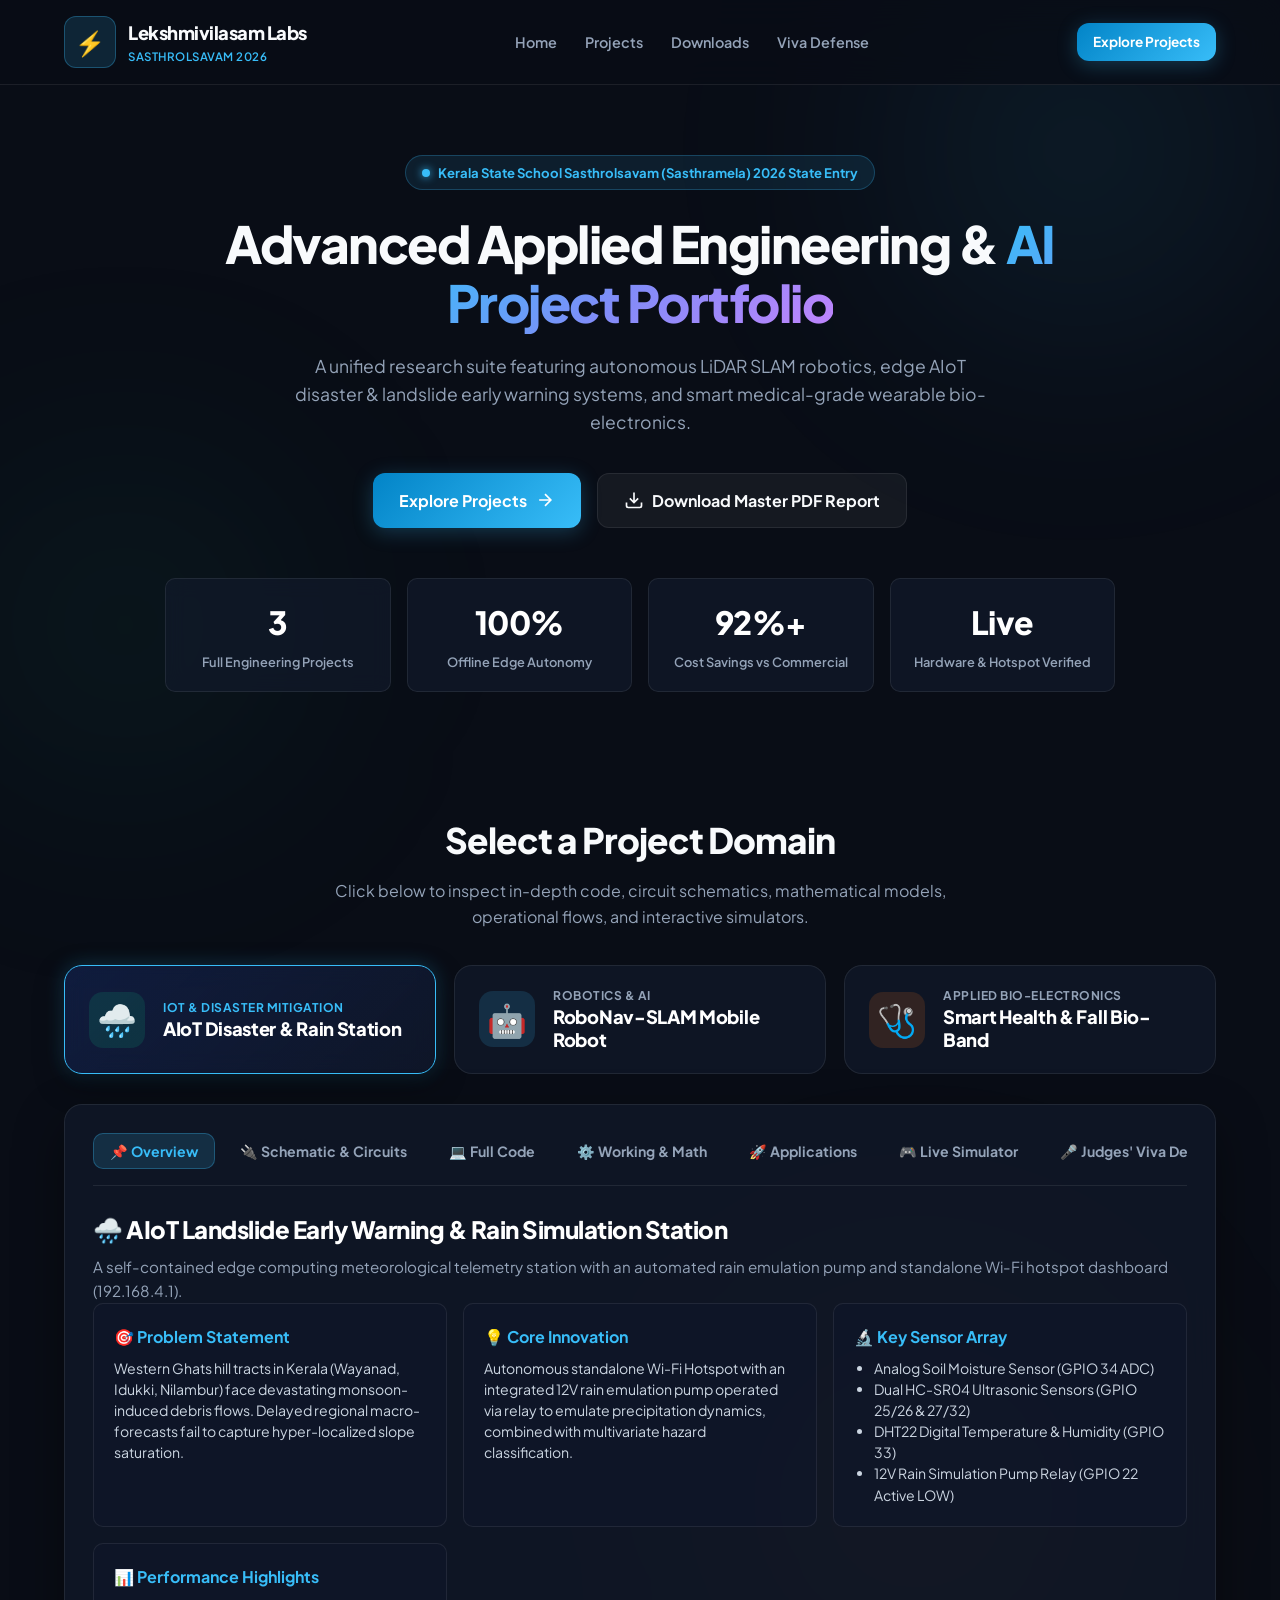
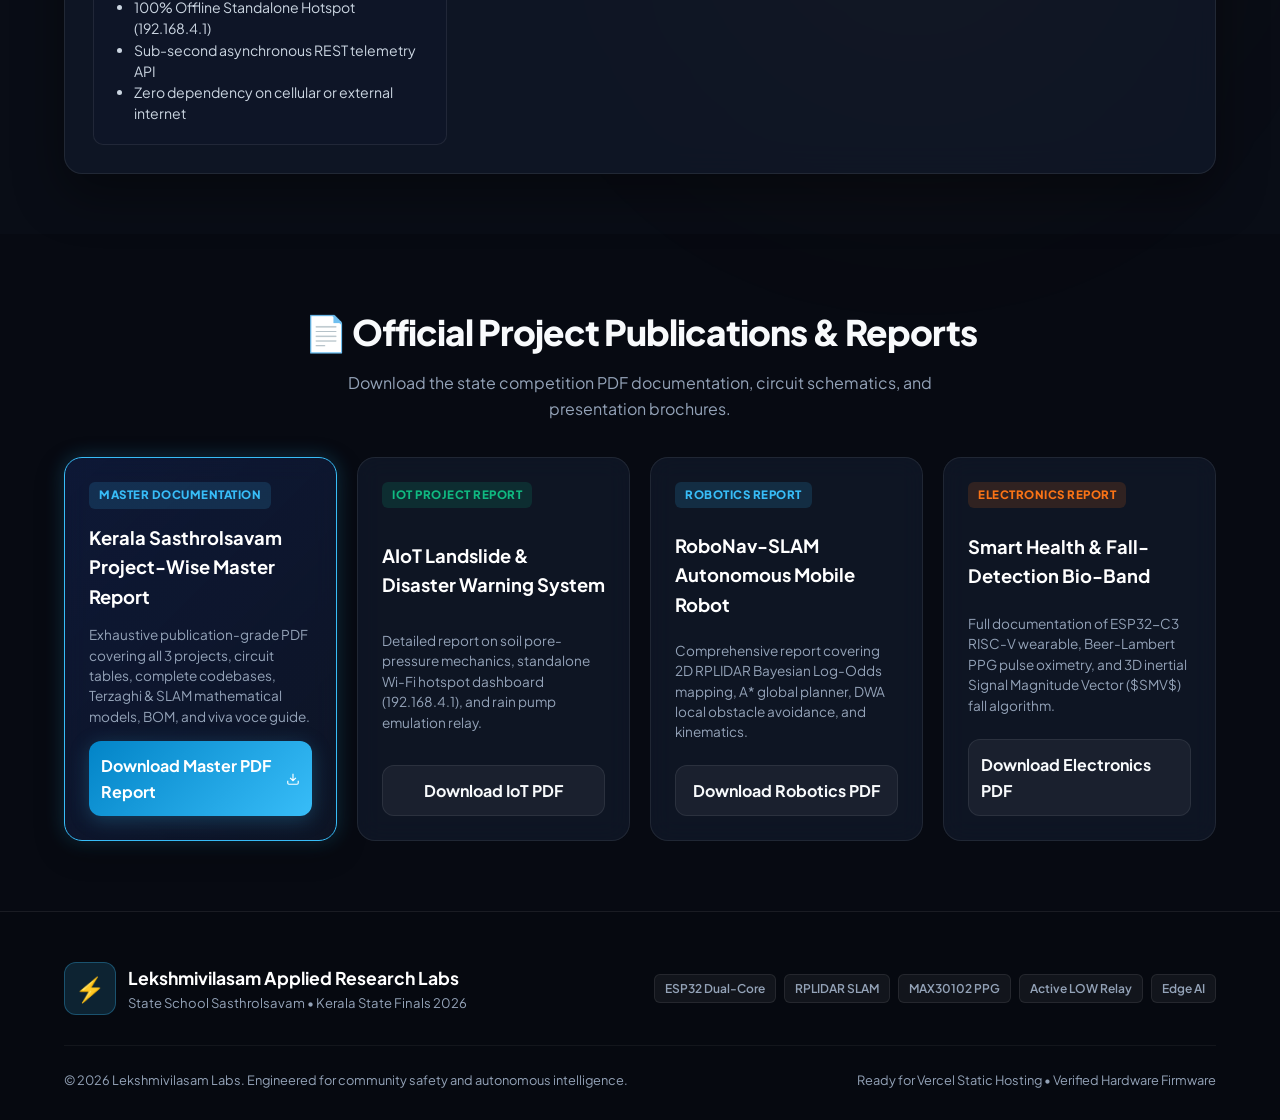
==== index.html @ 27074c05 "Initial commit: Lekshmivilasam State Sasthrolsavam Robotics, IoT & Electronics Master Research Porta" ====
<!DOCTYPE html>
<html lang="en">
<head>
  <meta charset="UTF-8">
  <meta name="viewport" content="width=device-width, initial-scale=1.0">
  <title>Lekshmivilasam Research & Innovation Labs | State Sasthrolsavam 2026</title>
  <link rel="stylesheet" href="style.css">
  <link rel="preconnect" href="https://fonts.googleapis.com">
  <link rel="preconnect" href="https://fonts.gstatic.com" crossorigin>
  <link href="https://fonts.googleapis.com/css2?family=Plus+Jakarta+Sans:wght@400;500;600;700;800&family=JetBrains+Mono:wght@400;500;700&display=swap" rel="stylesheet">
</head>
<body>
  <!-- Background Glows -->
  <div class="glow glow-1"></div>
  <div class="glow glow-2"></div>
  <div class="glow glow-3"></div>

  <!-- Navbar -->
  <nav class="navbar">
    <div class="nav-container">
      <div class="nav-brand">
        <span class="brand-logo">⚡</span>
        <div class="brand-text">
          <span class="brand-name">Lekshmivilasam Labs</span>
          <span class="brand-tag">Sasthrolsavam 2026</span>
        </div>
      </div>
      <div class="nav-links">
        <a href="#hero" class="nav-link">Home</a>
        <a href="#projects-hub" class="nav-link">Projects</a>
        <a href="#downloads" class="nav-link">Downloads</a>
        <a href="#viva" class="nav-link">Viva Defense</a>
      </div>
      <a href="#projects-hub" class="btn btn-sm btn-primary">Explore Projects</a>
    </div>
  </nav>

  <!-- Hero Section -->
  <header class="hero" id="hero">
    <div class="hero-container">
      <div class="badge-pill">
        <span class="badge-dot"></span>
        <span>Kerala State School Sasthrolsavam (Sasthramela) 2026 State Entry</span>
      </div>
      <h1 class="hero-title">
        Advanced Applied Engineering & <span class="gradient-text">AI Project Portfolio</span>
      </h1>
      <p class="hero-desc">
        A unified research suite featuring autonomous LiDAR SLAM robotics, edge AIoT disaster & landslide early warning systems, and smart medical-grade wearable bio-electronics.
      </p>
      <div class="hero-actions">
        <a href="#projects-hub" class="btn btn-lg btn-primary" id="explore-btn">
          <span>Explore Projects</span>
          <svg width="20" height="20" viewBox="0 0 24 24" fill="none" stroke="currentColor" stroke-width="2"><path d="M5 12h14M12 5l7 7-7 7"/></svg>
        </a>
        <a href="public/Kerala_Sasthrolsavam_Projectwise_Master_Report.pdf" download class="btn btn-lg btn-secondary">
          <svg width="20" height="20" viewBox="0 0 24 24" fill="none" stroke="currentColor" stroke-width="2"><path d="M21 15v4a2 2 0 0 1-2 2H5a2 2 0 0 1-2-2v-4M7 10l5 5 5-5M12 15V3"/></svg>
          <span>Download Master PDF Report</span>
        </a>
      </div>

      <!-- Quick Metrics -->
      <div class="stats-grid">
        <div class="stat-card">
          <span class="stat-num">3</span>
          <span class="stat-label">Full Engineering Projects</span>
        </div>
        <div class="stat-card">
          <span class="stat-num">100%</span>
          <span class="stat-label">Offline Edge Autonomy</span>
        </div>
        <div class="stat-card">
          <span class="stat-num">92%+</span>
          <span class="stat-label">Cost Savings vs Commercial</span>
        </div>
        <div class="stat-card">
          <span class="stat-num">Live</span>
          <span class="stat-label">Hardware & Hotspot Verified</span>
        </div>
      </div>
    </div>
  </header>

  <!-- Projects Hub Section -->
  <main class="projects-section" id="projects-hub">
    <div class="section-container">
      <div class="section-header">
        <h2 class="section-title">Select a Project Domain</h2>
        <p class="section-subtitle">Click below to inspect in-depth code, circuit schematics, mathematical models, operational flows, and interactive simulators.</p>
      </div>

      <!-- 3 Main Project Selector Buttons -->
      <div class="project-selector">
        <button class="project-btn active" data-project="iot">
          <div class="project-btn-icon" style="background: rgba(16, 185, 129, 0.15); color: #10b981;">🌧️</div>
          <div class="project-btn-info">
            <span class="project-btn-tag">IoT & Disaster Mitigation</span>
            <h3 class="project-btn-title">AIoT Disaster & Rain Station</h3>
          </div>
        </button>

        <button class="project-btn" data-project="robotics">
          <div class="project-btn-icon" style="background: rgba(56, 189, 248, 0.15); color: #38bdf8;">🤖</div>
          <div class="project-btn-info">
            <span class="project-btn-tag">Robotics & AI</span>
            <h3 class="project-btn-title">RoboNav-SLAM Mobile Robot</h3>
          </div>
        </button>

        <button class="project-btn" data-project="electronics">
          <div class="project-btn-icon" style="background: rgba(249, 115, 22, 0.15); color: #f97316;">🩺</div>
          <div class="project-btn-info">
            <span class="project-btn-tag">Applied Bio-Electronics</span>
            <h3 class="project-btn-title">Smart Health & Fall Bio-Band</h3>
          </div>
        </button>
      </div>

      <!-- Project Detail Display Container -->
      <div class="project-detail-box" id="project-detail">
        <!-- Sub-Navigation Tabs for Selected Project -->
        <div class="tabs-nav">
          <button class="tab-link active" data-tab="overview">📌 Overview</button>
          <button class="tab-link" data-tab="circuit">🔌 Schematic & Circuits</button>
          <button class="tab-link" data-tab="code">💻 Full Code</button>
          <button class="tab-link" data-tab="working">⚙️ Working & Math</button>
          <button class="tab-link" data-tab="applications">🚀 Applications</button>
          <button class="tab-link" data-tab="simulator">🎮 Live Simulator</button>
          <button class="tab-link" data-tab="viva">🎤 Judges' Viva Defense</button>
        </div>

        <!-- Dynamic Content Injected Here by JavaScript -->
        <div class="tab-content-wrapper" id="tab-content">
          <!-- Populated by script.js -->
        </div>
      </div>
    </div>
  </main>

  <!-- Master Documentation & Downloads Section -->
  <section class="downloads-section" id="downloads">
    <div class="section-container">
      <div class="section-header">
        <h2 class="section-title">📄 Official Project Publications & Reports</h2>
        <p class="section-subtitle">Download the state competition PDF documentation, circuit schematics, and presentation brochures.</p>
      </div>

      <div class="downloads-grid">
        <div class="doc-card featured">
          <div class="doc-badge">Master Documentation</div>
          <h3>Kerala Sasthrolsavam Project-Wise Master Report</h3>
          <p>Exhaustive publication-grade PDF covering all 3 projects, circuit tables, complete codebases, Terzaghi & SLAM mathematical models, BOM, and viva voce guide.</p>
          <a href="public/Kerala_Sasthrolsavam_Projectwise_Master_Report.pdf" download class="btn btn-primary btn-block">
            <span>Download Master PDF Report</span>
            <svg width="18" height="18" viewBox="0 0 24 24" fill="none" stroke="currentColor" stroke-width="2"><path d="M21 15v4a2 2 0 0 1-2 2H5a2 2 0 0 1-2-2v-4M7 10l5 5 5-5M12 15V3"/></svg>
          </a>
        </div>

        <div class="doc-card">
          <div class="doc-badge green">IoT Project Report</div>
          <h3>AIoT Landslide & Disaster Warning System</h3>
          <p>Detailed report on soil pore-pressure mechanics, standalone Wi-Fi hotspot dashboard (192.168.4.1), and rain pump emulation relay.</p>
          <a href="public/Landslide_Alert_System_Sasthramela_Report.pdf" download class="btn btn-secondary btn-block">
            <span>Download IoT PDF</span>
          </a>
        </div>

        <div class="doc-card">
          <div class="doc-badge blue">Robotics Report</div>
          <h3>RoboNav-SLAM Autonomous Mobile Robot</h3>
          <p>Comprehensive report covering 2D RPLIDAR Bayesian Log-Odds mapping, A* global planner, DWA local obstacle avoidance, and kinematics.</p>
          <a href="public/RoboNav_SLAM_Sasthramela_Report.pdf" download class="btn btn-secondary btn-block">
            <span>Download Robotics PDF</span>
          </a>
        </div>

        <div class="doc-card">
          <div class="doc-badge orange">Electronics Report</div>
          <h3>Smart Health & Fall-Detection Bio-Band</h3>
          <p>Full documentation of ESP32-C3 RISC-V wearable, Beer-Lambert PPG pulse oximetry, and 3D inertial Signal Magnitude Vector ($SMV$) fall algorithm.</p>
          <a href="public/Health_Monitor_Band_Sasthramela_Report.pdf" download class="btn btn-secondary btn-block">
            <span>Download Electronics PDF</span>
          </a>
        </div>
      </div>
    </div>
  </section>

  <!-- Footer -->
  <footer class="footer">
    <div class="footer-container">
      <div class="footer-top">
        <div class="footer-brand">
          <span class="brand-logo">⚡</span>
          <div>
            <h3>Lekshmivilasam Applied Research Labs</h3>
            <p>State School Sasthrolsavam &bull; Kerala State Finals 2026</p>
          </div>
        </div>
        <div class="footer-tags">
          <span class="tag">ESP32 Dual-Core</span>
          <span class="tag">RPLIDAR SLAM</span>
          <span class="tag">MAX30102 PPG</span>
          <span class="tag">Active LOW Relay</span>
          <span class="tag">Edge AI</span>
        </div>
      </div>
      <div class="footer-bottom">
        <p>&copy; 2026 Lekshmivilasam Labs. Engineered for community safety and autonomous intelligence.</p>
        <p>Ready for Vercel Static Hosting &bull; Verified Hardware Firmware</p>
      </div>
    </div>
  </footer>

  <script src="script.js"></script>
</body>
</html>
---- style.css ----
:root {
  --bg: #090d16;
  --bg-card: rgba(18, 26, 44, 0.7);
  --bg-card-hover: rgba(28, 40, 68, 0.85);
  --border: rgba(255, 255, 255, 0.08);
  --border-active: rgba(56, 189, 248, 0.4);
  --text: #f8fafc;
  --text-muted: #94a3b8;
  --primary: #38bdf8;
  --primary-glow: rgba(56, 189, 248, 0.25);
  --green: #10b981;
  --orange: #f97316;
  --red: #ef4444;
  --radius: 18px;
  --radius-sm: 10px;
}

* {
  box-sizing: border-box;
  margin: 0;
  padding: 0;
  font-family: 'Plus Jakarta Sans', -apple-system, BlinkMacSystemFont, 'Segoe UI', Roboto, sans-serif;
}

body {
  background-color: var(--bg);
  color: var(--text);
  min-height: 100vh;
  overflow-x: hidden;
  position: relative;
  line-height: 1.6;
}

/* Background Ambient Glows */
.glow {
  position: absolute;
  border-radius: 50%;
  filter: blur(120px);
  pointer-events: none;
  z-index: 0;
}
.glow-1 {
  top: -100px;
  right: -50px;
  width: 500px;
  height: 500px;
  background: radial-gradient(circle, rgba(56, 189, 248, 0.15) 0%, transparent 70%);
}
.glow-2 {
  top: 400px;
  left: -100px;
  width: 450px;
  height: 450px;
  background: radial-gradient(circle, rgba(16, 185, 129, 0.12) 0%, transparent 70%);
}
.glow-3 {
  top: 1200px;
  right: 5%;
  width: 600px;
  height: 600px;
  background: radial-gradient(circle, rgba(249, 115, 22, 0.1) 0%, transparent 70%);
}

/* Container */
.nav-container,
.hero-container,
.section-container,
.footer-container {
  width: 100%;
  max-width: 1200px;
  margin: 0 auto;
  padding: 0 24px;
  position: relative;
  z-index: 1;
}

/* Navbar */
.navbar {
  position: sticky;
  top: 0;
  z-index: 100;
  background: rgba(9, 13, 22, 0.75);
  backdrop-filter: blur(16px);
  -webkit-backdrop-filter: blur(16px);
  border-bottom: 1px solid var(--border);
  padding: 16px 0;
}
.nav-container {
  display: flex;
  justify-content: space-between;
  align-items: center;
}
.nav-brand {
  display: flex;
  align-items: center;
  gap: 12px;
}
.brand-logo {
  font-size: 1.5rem;
  background: rgba(56, 189, 248, 0.15);
  padding: 6px 10px;
  border-radius: 12px;
  border: 1px solid rgba(56, 189, 248, 0.3);
}
.brand-name {
  font-size: 1.15rem;
  font-weight: 800;
  letter-spacing: -0.5px;
  display: block;
}
.brand-tag {
  font-size: 0.72rem;
  font-weight: 600;
  color: var(--primary);
  text-transform: uppercase;
  letter-spacing: 0.5px;
  display: block;
}
.nav-links {
  display: flex;
  gap: 28px;
}
.nav-link {
  color: var(--text-muted);
  text-decoration: none;
  font-size: 0.9rem;
  font-weight: 600;
  transition: color 0.2s ease;
}
.nav-link:hover {
  color: var(--text);
}

/* Buttons */
.btn {
  display: inline-flex;
  align-items: center;
  justify-content: center;
  gap: 8px;
  text-decoration: none;
  font-weight: 700;
  border-radius: 12px;
  cursor: pointer;
  transition: all 0.25s cubic-bezier(0.4, 0, 0.2, 1);
  border: none;
}
.btn-sm {
  padding: 8px 16px;
  font-size: 0.85rem;
}
.btn-lg {
  padding: 14px 26px;
  font-size: 1rem;
}
.btn-block {
  width: 100%;
  padding: 12px;
}
.btn-primary {
  background: linear-gradient(135deg, #0284c7, #38bdf8);
  color: #fff;
  box-shadow: 0 4px 20px var(--primary-glow);
}
.btn-primary:hover {
  transform: translateY(-2px);
  box-shadow: 0 8px 25px rgba(56, 189, 248, 0.4);
}
.btn-secondary {
  background: rgba(255, 255, 255, 0.05);
  color: var(--text);
  border: 1px solid var(--border);
}
.btn-secondary:hover {
  background: rgba(255, 255, 255, 0.1);
  border-color: rgba(255, 255, 255, 0.2);
  transform: translateY(-2px);
}

/* Hero Section */
.hero {
  padding: 70px 0 60px;
  text-align: center;
}
.badge-pill {
  display: inline-flex;
  align-items: center;
  gap: 8px;
  background: rgba(56, 189, 248, 0.1);
  border: 1px solid rgba(56, 189, 248, 0.25);
  color: var(--primary);
  padding: 6px 16px;
  border-radius: 999px;
  font-size: 0.82rem;
  font-weight: 700;
  margin-bottom: 24px;
}
.badge-dot {
  width: 8px;
  height: 8px;
  background: var(--primary);
  border-radius: 50%;
  box-shadow: 0 0 8px var(--primary);
  animation: pulse 2s infinite ease-in-out;
}
@keyframes pulse {
  0%, 100% { opacity: 1; transform: scale(1); }
  50% { opacity: 0.4; transform: scale(0.8); }
}
.hero-title {
  font-size: 3.2rem;
  font-weight: 800;
  line-height: 1.15;
  letter-spacing: -1.5px;
  max-width: 900px;
  margin: 0 auto 20px;
}
.gradient-text {
  background: linear-gradient(135deg, #38bdf8, #818cf8, #c084fc);
  -webkit-background-clip: text;
  -webkit-text-fill-color: transparent;
}
.hero-desc {
  font-size: 1.1rem;
  color: var(--text-muted);
  max-width: 720px;
  margin: 0 auto 36px;
  line-height: 1.6;
}
.hero-actions {
  display: flex;
  justify-content: center;
  gap: 16px;
  flex-wrap: wrap;
  margin-bottom: 50px;
}

/* Stats Grid */
.stats-grid {
  display: grid;
  grid-template-columns: repeat(auto-fit, minmax(200px, 1fr));
  gap: 16px;
  max-width: 950px;
  margin: 0 auto;
}
.stat-card {
  background: var(--bg-card);
  backdrop-filter: blur(10px);
  border: 1px solid var(--border);
  border-radius: var(--radius-sm);
  padding: 18px 20px;
  display: flex;
  flex-direction: column;
  align-items: center;
  gap: 4px;
}
.stat-num {
  font-size: 2rem;
  font-weight: 800;
  color: #fff;
  letter-spacing: -0.5px;
}
.stat-label {
  font-size: 0.8rem;
  color: var(--text-muted);
  font-weight: 600;
}

/* Projects Section */
.projects-section {
  padding: 60px 0;
}
.section-header {
  text-align: center;
  margin-bottom: 36px;
}
.section-title {
  font-size: 2.2rem;
  font-weight: 800;
  letter-spacing: -1px;
  margin-bottom: 10px;
}
.section-subtitle {
  color: var(--text-muted);
  font-size: 1rem;
  max-width: 650px;
  margin: 0 auto;
}

/* Project Selector Buttons (3 Big Cards) */
.project-selector {
  display: grid;
  grid-template-columns: repeat(auto-fit, minmax(300px, 1fr));
  gap: 18px;
  margin-bottom: 30px;
}
.project-btn {
  background: var(--bg-card);
  backdrop-filter: blur(12px);
  border: 1.5px solid var(--border);
  border-radius: var(--radius);
  padding: 22px 24px;
  display: flex;
  align-items: center;
  gap: 18px;
  cursor: pointer;
  text-align: left;
  transition: all 0.25s ease;
  position: relative;
  overflow: hidden;
}
.project-btn:hover {
  background: var(--bg-card-hover);
  border-color: rgba(255, 255, 255, 0.2);
  transform: translateY(-3px);
}
.project-btn.active {
  background: linear-gradient(135deg, rgba(30, 58, 138, 0.35), rgba(15, 23, 42, 0.9));
  border-color: var(--primary);
  box-shadow: 0 10px 30px rgba(0, 0, 0, 0.4), 0 0 20px var(--primary-glow);
}
.project-btn-icon {
  font-size: 2rem;
  width: 56px;
  height: 56px;
  border-radius: 14px;
  display: flex;
  align-items: center;
  justify-content: center;
  flex-shrink: 0;
}
.project-btn-tag {
  font-size: 0.75rem;
  font-weight: 700;
  color: var(--text-muted);
  text-transform: uppercase;
  letter-spacing: 0.5px;
  display: block;
  margin-bottom: 2px;
}
.project-btn.active .project-btn-tag {
  color: var(--primary);
}
.project-btn-title {
  font-size: 1.15rem;
  font-weight: 800;
  color: #fff;
  letter-spacing: -0.3px;
}

/* Project Detail Box */
.project-detail-box {
  background: var(--bg-card);
  backdrop-filter: blur(16px);
  border: 1px solid var(--border);
  border-radius: var(--radius);
  padding: 28px;
  box-shadow: 0 20px 50px rgba(0, 0, 0, 0.4);
}

/* Tabs Navigation */
.tabs-nav {
  display: flex;
  gap: 8px;
  border-bottom: 1px solid var(--border);
  padding-bottom: 16px;
  margin-bottom: 24px;
  overflow-x: auto;
  scrollbar-width: none;
}
.tabs-nav::-webkit-scrollbar {
  display: none;
}
.tab-link {
  background: transparent;
  border: 1px solid transparent;
  color: var(--text-muted);
  padding: 8px 16px;
  border-radius: 10px;
  font-size: 0.88rem;
  font-weight: 700;
  cursor: pointer;
  white-space: nowrap;
  transition: all 0.2s ease;
}
.tab-link:hover {
  color: var(--text);
  background: rgba(255, 255, 255, 0.05);
}
.tab-link.active {
  background: rgba(56, 189, 248, 0.15);
  border-color: rgba(56, 189, 248, 0.3);
  color: var(--primary);
}

/* Tab Content Typography & Components */
.tab-content {
  display: flex;
  flex-direction: column;
  gap: 24px;
  animation: fadeIn 0.3s ease;
}
@keyframes fadeIn {
  from { opacity: 0; transform: translateY(6px); }
  to { opacity: 1; transform: translateY(0); }
}

.tab-header h3 {
  font-size: 1.5rem;
  font-weight: 800;
  color: #fff;
  letter-spacing: -0.5px;
  margin-bottom: 6px;
}
.tab-header p {
  color: var(--text-muted);
  font-size: 0.95rem;
}

/* Detail Cards Grid */
.detail-grid {
  display: grid;
  grid-template-columns: repeat(auto-fit, minmax(280px, 1fr));
  gap: 16px;
}
.detail-card {
  background: rgba(15, 23, 42, 0.6);
  border: 1px solid var(--border);
  border-radius: var(--radius-sm);
  padding: 20px;
}
.detail-card h4 {
  font-size: 1rem;
  font-weight: 700;
  color: var(--primary);
  margin-bottom: 8px;
  display: flex;
  align-items: center;
  gap: 8px;
}
.detail-card p, .detail-card li {
  font-size: 0.88rem;
  color: #cbd5e1;
  line-height: 1.5;
}
.detail-card ul {
  padding-left: 20px;
  margin-top: 6px;
}

/* Tables */
.data-table-wrap {
  width: 100%;
  overflow-x: auto;
  border-radius: var(--radius-sm);
  border: 1px solid var(--border);
}
.data-table {
  width: 100%;
  border-collapse: collapse;
  text-align: left;
  font-size: 0.85rem;
}
.data-table th {
  background: rgba(15, 23, 42, 0.9);
  color: var(--primary);
  padding: 12px 16px;
  font-weight: 700;
  text-transform: uppercase;
  font-size: 0.75rem;
  letter-spacing: 0.5px;
  border-bottom: 1px solid var(--border);
}
.data-table td {
  padding: 12px 16px;
  border-bottom: 1px solid rgba(255, 255, 255, 0.04);
  color: #cbd5e1;
}
.data-table tr:hover td {
  background: rgba(255, 255, 255, 0.02);
}

/* Code Display Block */
.code-container {
  background: #050811;
  border: 1px solid var(--border);
  border-radius: var(--radius-sm);
  overflow: hidden;
}
.code-header {
  background: rgba(15, 23, 42, 0.8);
  padding: 10px 16px;
  display: flex;
  justify-content: space-between;
  align-items: center;
  border-bottom: 1px solid var(--border);
}
.code-title {
  font-family: 'JetBrains Mono', monospace;
  font-size: 0.8rem;
  color: var(--primary);
  font-weight: 600;
}
.btn-copy {
  background: rgba(255, 255, 255, 0.08);
  border: 1px solid var(--border);
  color: var(--text-muted);
  padding: 4px 10px;
  border-radius: 6px;
  font-size: 0.75rem;
  font-weight: 600;
  cursor: pointer;
  transition: all 0.2s ease;
}
.btn-copy:hover {
  color: #fff;
  background: rgba(255, 255, 255, 0.15);
}
.code-block {
  padding: 16px;
  font-family: 'JetBrains Mono', monospace;
  font-size: 0.78rem;
  line-height: 1.5;
  color: #e2e8f0;
  overflow-x: auto;
  max-height: 450px;
  white-space: pre;
}

/* Interactive Simulator Cards */
.simulator-box {
  background: linear-gradient(135deg, rgba(30, 58, 138, 0.2), rgba(15, 23, 42, 0.8));
  border: 1px solid rgba(56, 189, 248, 0.3);
  border-radius: var(--radius-sm);
  padding: 24px;
  display: flex;
  flex-direction: column;
  gap: 16px;
}
.sim-controls {
  display: flex;
  gap: 14px;
  flex-wrap: wrap;
  align-items: center;
}
.sim-metric-row {
  display: grid;
  grid-template-columns: repeat(auto-fit, minmax(180px, 1fr));
  gap: 14px;
}
.sim-card {
  background: rgba(0, 0, 0, 0.3);
  border: 1px solid var(--border);
  border-radius: 10px;
  padding: 14px;
  text-align: center;
}
.sim-card-title {
  font-size: 0.75rem;
  color: var(--text-muted);
  text-transform: uppercase;
  font-weight: 700;
  margin-bottom: 4px;
}
.sim-card-val {
  font-size: 1.6rem;
  font-weight: 800;
  color: #fff;
}

/* Downloads Section */
.downloads-section {
  padding: 70px 0;
  background: rgba(0, 0, 0, 0.2);
}
.downloads-grid {
  display: grid;
  grid-template-columns: repeat(auto-fit, minmax(260px, 1fr));
  gap: 20px;
}
.doc-card {
  background: var(--bg-card);
  backdrop-filter: blur(12px);
  border: 1px solid var(--border);
  border-radius: var(--radius);
  padding: 24px;
  display: flex;
  flex-direction: column;
  justify-content: space-between;
  gap: 14px;
  transition: transform 0.25s ease, border-color 0.25s ease;
}
.doc-card:hover {
  transform: translateY(-4px);
  border-color: rgba(255, 255, 255, 0.2);
}
.doc-card.featured {
  border-color: var(--primary);
  background: linear-gradient(135deg, rgba(30, 58, 138, 0.3), rgba(15, 23, 42, 0.8));
  box-shadow: 0 10px 30px rgba(0, 0, 0, 0.3), 0 0 20px var(--primary-glow);
}
.doc-badge {
  display: inline-block;
  font-size: 0.72rem;
  font-weight: 800;
  text-transform: uppercase;
  letter-spacing: 0.5px;
  padding: 4px 10px;
  border-radius: 6px;
  background: rgba(56, 189, 248, 0.15);
  color: var(--primary);
  width: fit-content;
}
.doc-badge.green { background: rgba(16, 185, 129, 0.15); color: #10b981; }
.doc-badge.blue { background: rgba(56, 189, 248, 0.15); color: #38bdf8; }
.doc-badge.orange { background: rgba(249, 115, 22, 0.15); color: #f97316; }
.doc-card h3 {
  font-size: 1.15rem;
  font-weight: 700;
  color: #fff;
}
.doc-card p {
  color: var(--text-muted);
  font-size: 0.85rem;
  line-height: 1.5;
}

/* Footer */
.footer {
  border-top: 1px solid var(--border);
  padding: 50px 0 30px;
  background: #060910;
}
.footer-top {
  display: flex;
  justify-content: space-between;
  align-items: center;
  flex-wrap: wrap;
  gap: 20px;
  margin-bottom: 30px;
}
.footer-brand {
  display: flex;
  align-items: center;
  gap: 12px;
}
.footer-brand h3 {
  font-size: 1.1rem;
  font-weight: 700;
  color: #fff;
}
.footer-brand p {
  font-size: 0.82rem;
  color: var(--text-muted);
}
.footer-tags {
  display: flex;
  gap: 8px;
  flex-wrap: wrap;
}
.tag {
  background: rgba(255, 255, 255, 0.05);
  border: 1px solid var(--border);
  color: var(--text-muted);
  font-size: 0.75rem;
  font-weight: 600;
  padding: 4px 10px;
  border-radius: 6px;
}
.footer-bottom {
  border-top: 1px solid rgba(255, 255, 255, 0.05);
  padding-top: 24px;
  display: flex;
  justify-content: space-between;
  align-items: center;
  flex-wrap: wrap;
  gap: 12px;
  color: var(--text-muted);
  font-size: 0.8rem;
}

/* Responsive */
@media (max-width: 768px) {
  .hero-title { font-size: 2.2rem; }
  .nav-links { display: none; }
  .project-detail-box { padding: 18px; }
  .tabs-nav { gap: 4px; }
  .tab-link { padding: 6px 12px; font-size: 0.8rem; }
}
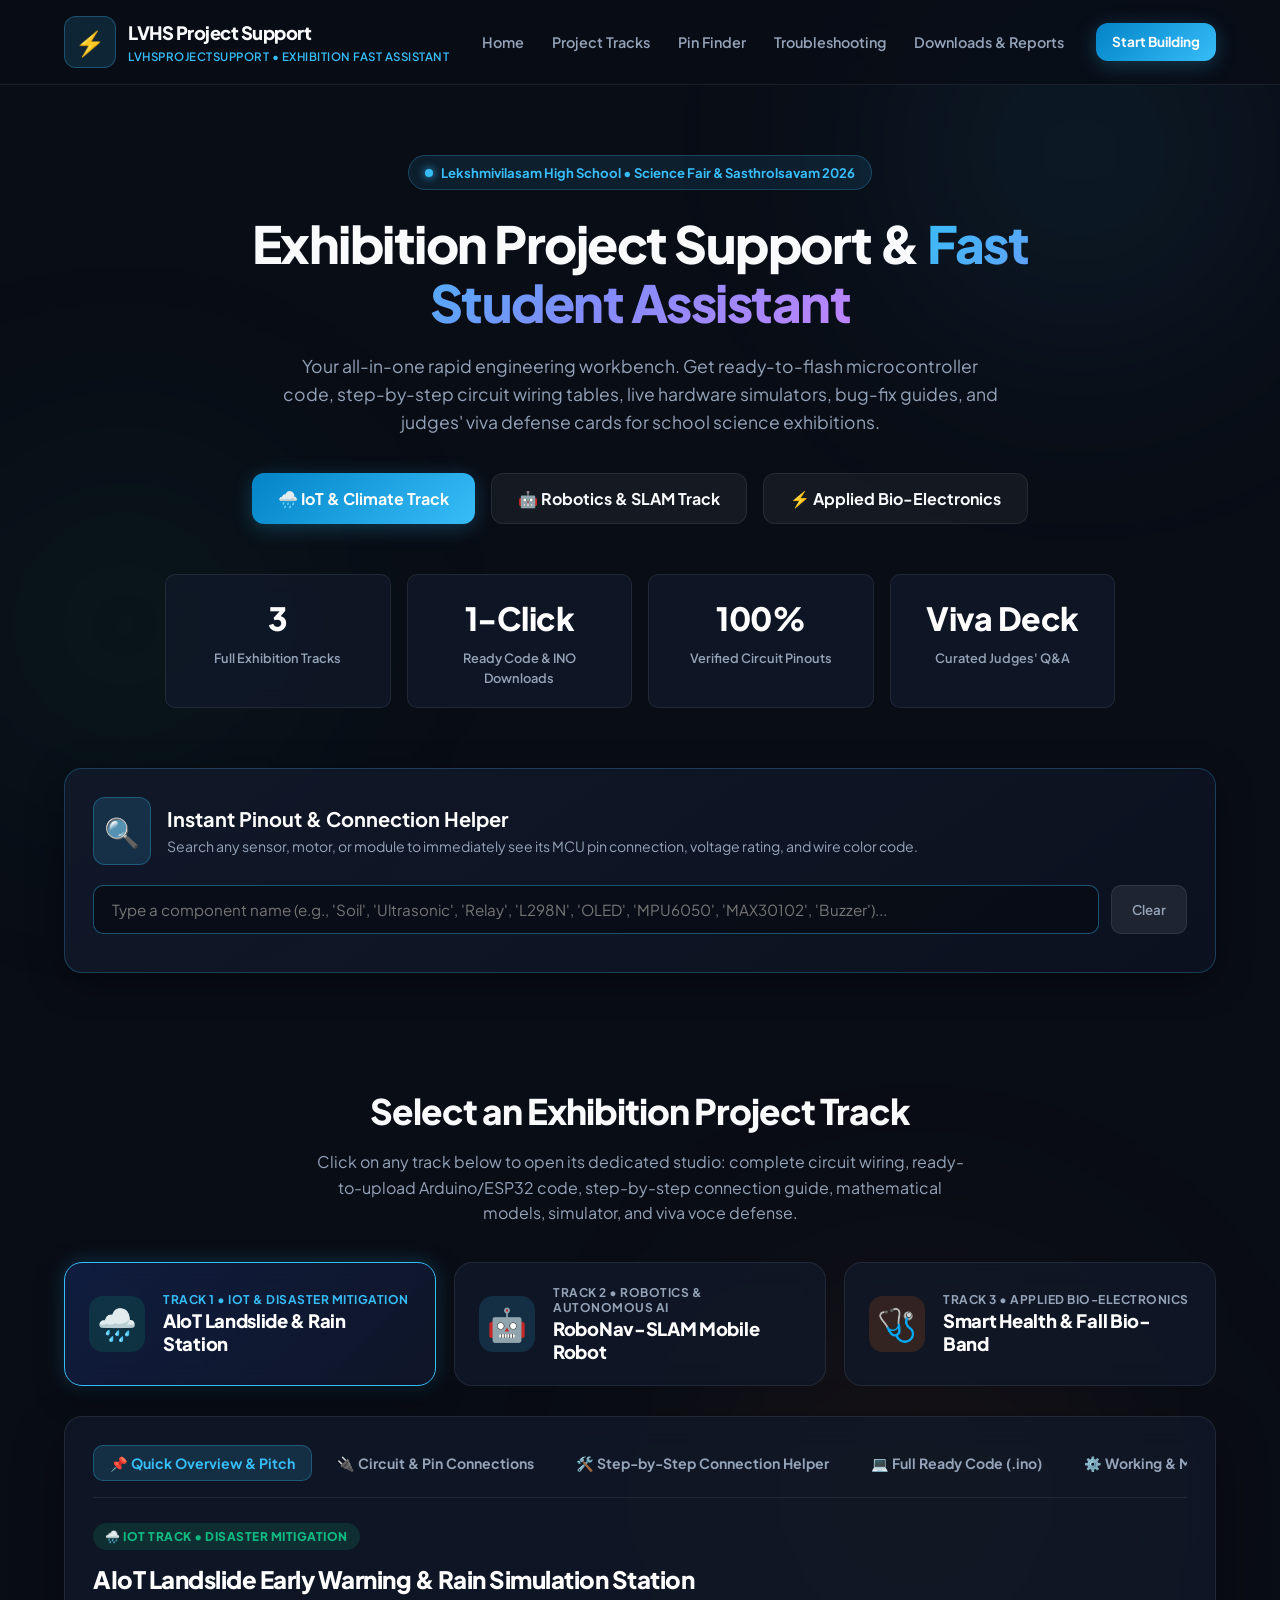
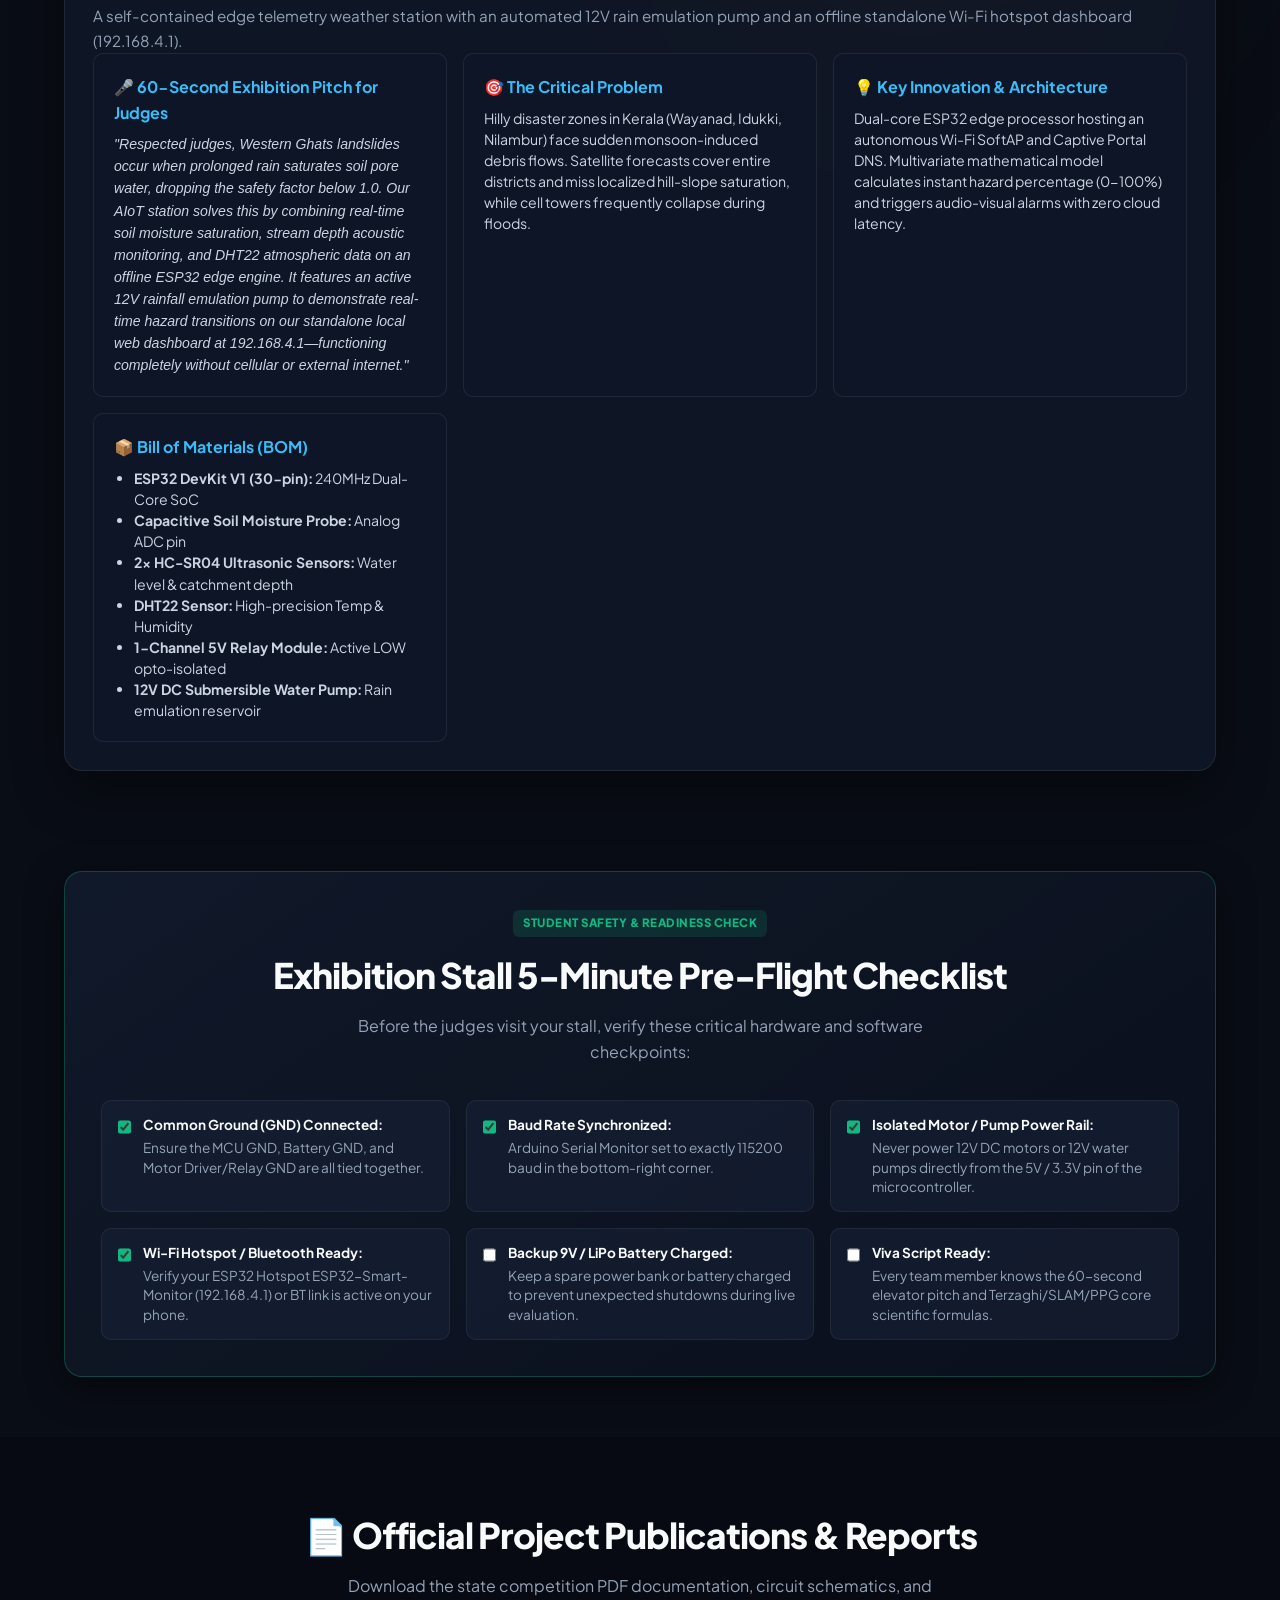
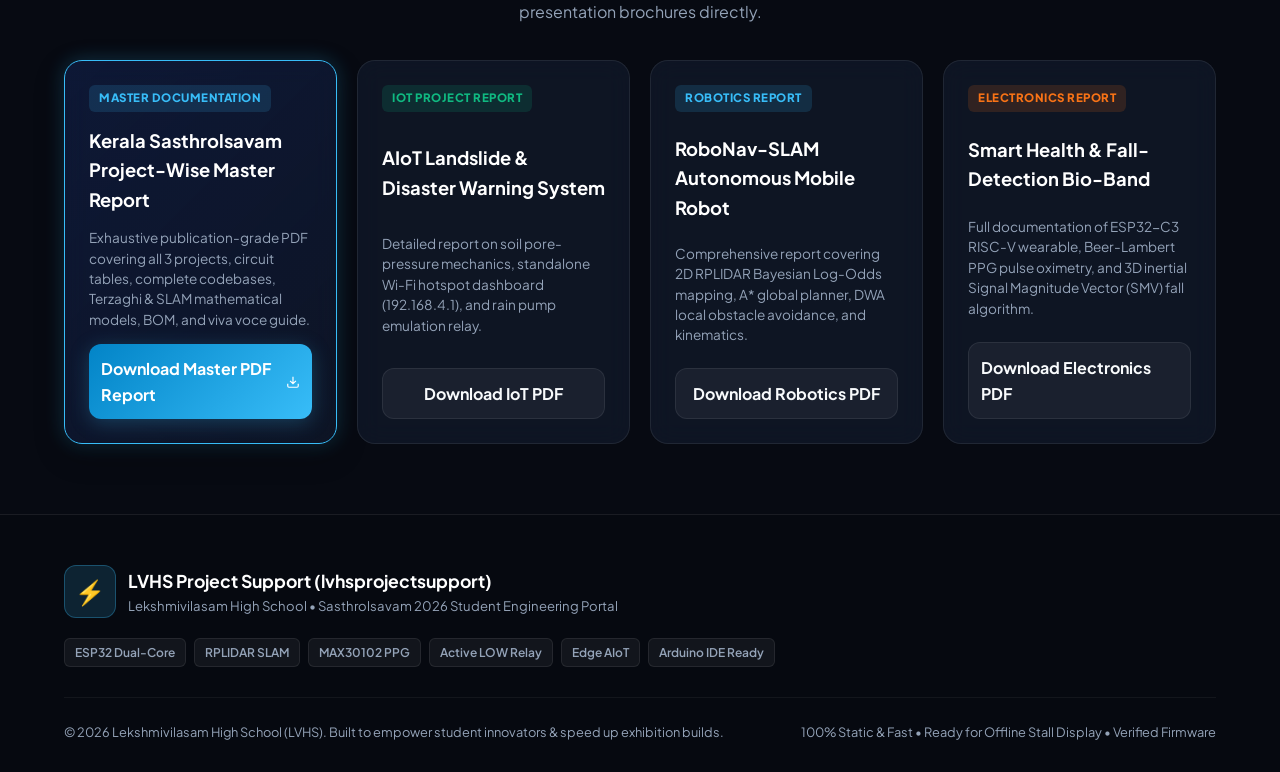
==== commit 9c31ebec: "feat: Add LVHS Project Support fast exhibition assistant portal with IoT, Robotics and Electronics s" ====
--- a/index.html
+++ b/index.html
@@ -3,7 +3,8 @@
 <head>
   <meta charset="UTF-8">
   <meta name="viewport" content="width=device-width, initial-scale=1.0">
-  <title>Lekshmivilasam Research & Innovation Labs | State Sasthrolsavam 2026</title>
+  <title>LVHS Project Support | Fast Exhibition Assistant for IoT, Robotics & Electronics</title>
+  <meta name="description" content="Official student project support portal for Lekshmivilasam High School - Complete guides, circuit pinouts, ready-to-upload code, troubleshooting, and viva defense for IoT, Robotics, and Electronics exhibition projects.">
   <link rel="stylesheet" href="style.css">
   <link rel="preconnect" href="https://fonts.googleapis.com">
   <link rel="preconnect" href="https://fonts.gstatic.com" crossorigin>
@@ -18,20 +19,23 @@
   <!-- Navbar -->
   <nav class="navbar">
     <div class="nav-container">
-      <div class="nav-brand">
+      <div class="nav-brand" onclick="window.scrollTo({top: 0, behavior: 'smooth'})" style="cursor: pointer;">
         <span class="brand-logo">⚡</span>
         <div class="brand-text">
-          <span class="brand-name">Lekshmivilasam Labs</span>
-          <span class="brand-tag">Sasthrolsavam 2026</span>
+          <span class="brand-name">LVHS Project Support</span>
+          <span class="brand-tag">lvhsprojectsupport &bull; Exhibition Fast Assistant</span>
         </div>
       </div>
       <div class="nav-links">
         <a href="#hero" class="nav-link">Home</a>
-        <a href="#projects-hub" class="nav-link">Projects</a>
-        <a href="#downloads" class="nav-link">Downloads</a>
-        <a href="#viva" class="nav-link">Viva Defense</a>
-      </div>
-      <a href="#projects-hub" class="btn btn-sm btn-primary">Explore Projects</a>
+        <a href="#projects-hub" class="nav-link">Project Tracks</a>
+        <a href="#pinout-finder" class="nav-link">Pin Finder</a>
+        <a href="#troubleshooting-guide" class="nav-link">Troubleshooting</a>
+        <a href="#downloads" class="nav-link">Downloads & Reports</a>
+      </div>
+      <div class="nav-actions">
+        <a href="#projects-hub" class="btn btn-sm btn-primary">Start Building</a>
+      </div>
     </div>
   </nav>
 
@@ -40,77 +44,102 @@
     <div class="hero-container">
       <div class="badge-pill">
         <span class="badge-dot"></span>
-        <span>Kerala State School Sasthrolsavam (Sasthramela) 2026 State Entry</span>
+        <span>Lekshmivilasam High School &bull; Science Fair & Sasthrolsavam 2026</span>
       </div>
       <h1 class="hero-title">
-        Advanced Applied Engineering & <span class="gradient-text">AI Project Portfolio</span>
+        Exhibition Project Support & <span class="gradient-text">Fast Student Assistant</span>
       </h1>
       <p class="hero-desc">
-        A unified research suite featuring autonomous LiDAR SLAM robotics, edge AIoT disaster & landslide early warning systems, and smart medical-grade wearable bio-electronics.
+        Your all-in-one rapid engineering workbench. Get ready-to-flash microcontroller code, step-by-step circuit wiring tables, live hardware simulators, bug-fix guides, and judges' viva defense cards for school science exhibitions.
       </p>
+
+      <!-- Fast Action Domain Cards -->
       <div class="hero-actions">
-        <a href="#projects-hub" class="btn btn-lg btn-primary" id="explore-btn">
-          <span>Explore Projects</span>
-          <svg width="20" height="20" viewBox="0 0 24 24" fill="none" stroke="currentColor" stroke-width="2"><path d="M5 12h14M12 5l7 7-7 7"/></svg>
-        </a>
-        <a href="public/Kerala_Sasthrolsavam_Projectwise_Master_Report.pdf" download class="btn btn-lg btn-secondary">
-          <svg width="20" height="20" viewBox="0 0 24 24" fill="none" stroke="currentColor" stroke-width="2"><path d="M21 15v4a2 2 0 0 1-2 2H5a2 2 0 0 1-2-2v-4M7 10l5 5 5-5M12 15V3"/></svg>
-          <span>Download Master PDF Report</span>
-        </a>
+        <button class="btn btn-lg btn-primary quick-jump" onclick="selectDomain('iot')">
+          <span>🌧️ IoT & Climate Track</span>
+        </button>
+        <button class="btn btn-lg btn-secondary quick-jump" onclick="selectDomain('robotics')">
+          <span>🤖 Robotics & SLAM Track</span>
+        </button>
+        <button class="btn btn-lg btn-secondary quick-jump" onclick="selectDomain('electronics')">
+          <span>⚡ Applied Bio-Electronics</span>
+        </button>
       </div>
 
       <!-- Quick Metrics -->
       <div class="stats-grid">
         <div class="stat-card">
           <span class="stat-num">3</span>
-          <span class="stat-label">Full Engineering Projects</span>
+          <span class="stat-label">Full Exhibition Tracks</span>
+        </div>
+        <div class="stat-card">
+          <span class="stat-num">1-Click</span>
+          <span class="stat-label">Ready Code & INO Downloads</span>
         </div>
         <div class="stat-card">
           <span class="stat-num">100%</span>
-          <span class="stat-label">Offline Edge Autonomy</span>
+          <span class="stat-label">Verified Circuit Pinouts</span>
         </div>
         <div class="stat-card">
-          <span class="stat-num">92%+</span>
-          <span class="stat-label">Cost Savings vs Commercial</span>
-        </div>
-        <div class="stat-card">
-          <span class="stat-num">Live</span>
-          <span class="stat-label">Hardware & Hotspot Verified</span>
+          <span class="stat-num">Viva Deck</span>
+          <span class="stat-label">Curated Judges' Q&A</span>
         </div>
       </div>
     </div>
   </header>
+
+  <!-- Universal Instant Pin Finder Search Bar -->
+  <section class="pinout-search-section" id="pinout-finder">
+    <div class="section-container">
+      <div class="search-box-card">
+        <div class="search-header">
+          <span class="search-icon">🔍</span>
+          <div>
+            <h3>Instant Pinout & Connection Helper</h3>
+            <p>Search any sensor, motor, or module to immediately see its MCU pin connection, voltage rating, and wire color code.</p>
+          </div>
+        </div>
+        <div class="search-input-wrapper">
+          <input type="text" id="pinout-search-input" placeholder="Type a component name (e.g., 'Soil', 'Ultrasonic', 'Relay', 'L298N', 'OLED', 'MPU6050', 'MAX30102', 'Buzzer')..." oninput="searchPinout(this.value)">
+          <button class="search-clear-btn" onclick="clearPinoutSearch()">Clear</button>
+        </div>
+        <div id="pinout-search-results" class="pinout-results-box" style="display: none;">
+          <!-- Dynamically filled by JS -->
+        </div>
+      </div>
+    </div>
+  </section>
 
   <!-- Projects Hub Section -->
   <main class="projects-section" id="projects-hub">
     <div class="section-container">
       <div class="section-header">
-        <h2 class="section-title">Select a Project Domain</h2>
-        <p class="section-subtitle">Click below to inspect in-depth code, circuit schematics, mathematical models, operational flows, and interactive simulators.</p>
-      </div>
-
-      <!-- 3 Main Project Selector Buttons -->
+        <h2 class="section-title">Select an Exhibition Project Track</h2>
+        <p class="section-subtitle">Click on any track below to open its dedicated studio: complete circuit wiring, ready-to-upload Arduino/ESP32 code, step-by-step connection guide, mathematical models, simulator, and viva voce defense.</p>
+      </div>
+
+      <!-- 3 Main Project Selector Menus -->
       <div class="project-selector">
-        <button class="project-btn active" data-project="iot">
+        <button class="project-btn active" data-project="iot" id="btn-iot" onclick="selectDomain('iot')">
           <div class="project-btn-icon" style="background: rgba(16, 185, 129, 0.15); color: #10b981;">🌧️</div>
           <div class="project-btn-info">
-            <span class="project-btn-tag">IoT & Disaster Mitigation</span>
-            <h3 class="project-btn-title">AIoT Disaster & Rain Station</h3>
-          </div>
-        </button>
-
-        <button class="project-btn" data-project="robotics">
+            <span class="project-btn-tag">Track 1 &bull; IoT & Disaster Mitigation</span>
+            <h3 class="project-btn-title">AIoT Landslide & Rain Station</h3>
+          </div>
+        </button>
+
+        <button class="project-btn" data-project="robotics" id="btn-robotics" onclick="selectDomain('robotics')">
           <div class="project-btn-icon" style="background: rgba(56, 189, 248, 0.15); color: #38bdf8;">🤖</div>
           <div class="project-btn-info">
-            <span class="project-btn-tag">Robotics & AI</span>
+            <span class="project-btn-tag">Track 2 &bull; Robotics & Autonomous AI</span>
             <h3 class="project-btn-title">RoboNav-SLAM Mobile Robot</h3>
           </div>
         </button>
 
-        <button class="project-btn" data-project="electronics">
+        <button class="project-btn" data-project="electronics" id="btn-electronics" onclick="selectDomain('electronics')">
           <div class="project-btn-icon" style="background: rgba(249, 115, 22, 0.15); color: #f97316;">🩺</div>
           <div class="project-btn-info">
-            <span class="project-btn-tag">Applied Bio-Electronics</span>
+            <span class="project-btn-tag">Track 3 &bull; Applied Bio-Electronics</span>
             <h3 class="project-btn-title">Smart Health & Fall Bio-Band</h3>
           </div>
         </button>
@@ -120,13 +149,15 @@
       <div class="project-detail-box" id="project-detail">
         <!-- Sub-Navigation Tabs for Selected Project -->
         <div class="tabs-nav">
-          <button class="tab-link active" data-tab="overview">📌 Overview</button>
-          <button class="tab-link" data-tab="circuit">🔌 Schematic & Circuits</button>
-          <button class="tab-link" data-tab="code">💻 Full Code</button>
-          <button class="tab-link" data-tab="working">⚙️ Working & Math</button>
-          <button class="tab-link" data-tab="applications">🚀 Applications</button>
-          <button class="tab-link" data-tab="simulator">🎮 Live Simulator</button>
-          <button class="tab-link" data-tab="viva">🎤 Judges' Viva Defense</button>
+          <button class="tab-link active" data-tab="overview">📌 Quick Overview & Pitch</button>
+          <button class="tab-link" data-tab="circuit">🔌 Circuit & Pin Connections</button>
+          <button class="tab-link" data-tab="steps">🛠️ Step-by-Step Connection Helper</button>
+          <button class="tab-link" data-tab="code">💻 Full Ready Code (.ino)</button>
+          <button class="tab-link" data-tab="working">⚙️ Working & Math Formulation</button>
+          <button class="tab-link" data-tab="applications">🚀 Exhibition Applications</button>
+          <button class="tab-link" data-tab="simulator">🎮 Live Interactive Simulator</button>
+          <button class="tab-link" data-tab="troubleshooting">🚨 Fast Troubleshooting</button>
+          <button class="tab-link" data-tab="viva">🎤 Judges' Viva Voce Defense</button>
         </div>
 
         <!-- Dynamic Content Injected Here by JavaScript -->
@@ -136,13 +167,65 @@
       </div>
     </div>
   </main>
+
+  <!-- Universal Exhibition Pre-Presentation Checklist -->
+  <section class="checklist-section" id="troubleshooting-guide">
+    <div class="section-container">
+      <div class="checklist-card">
+        <div class="section-header text-left">
+          <span class="doc-badge green">Student Safety & Readiness Check</span>
+          <h2 class="section-title" style="margin-top: 10px;">Exhibition Stall 5-Minute Pre-Flight Checklist</h2>
+          <p class="section-subtitle">Before the judges visit your stall, verify these critical hardware and software checkpoints:</p>
+        </div>
+
+        <div class="checklist-grid">
+          <label class="checklist-item">
+            <input type="checkbox" checked>
+            <div class="check-text">
+              <strong>Common Ground (GND) Connected:</strong> Ensure the MCU GND, Battery GND, and Motor Driver/Relay GND are all tied together.
+            </div>
+          </label>
+          <label class="checklist-item">
+            <input type="checkbox" checked>
+            <div class="check-text">
+              <strong>Baud Rate Synchronized:</strong> Arduino Serial Monitor set to exactly <code>115200 baud</code> in the bottom-right corner.
+            </div>
+          </label>
+          <label class="checklist-item">
+            <input type="checkbox" checked>
+            <div class="check-text">
+              <strong>Isolated Motor / Pump Power Rail:</strong> Never power 12V DC motors or 12V water pumps directly from the 5V / 3.3V pin of the microcontroller.
+            </div>
+          </label>
+          <label class="checklist-item">
+            <input type="checkbox" checked>
+            <div class="check-text">
+              <strong>Wi-Fi Hotspot / Bluetooth Ready:</strong> Verify your ESP32 Hotspot <code>ESP32-Smart-Monitor</code> (192.168.4.1) or BT link is active on your phone.
+            </div>
+          </label>
+          <label class="checklist-item">
+            <input type="checkbox">
+            <div class="check-text">
+              <strong>Backup 9V / LiPo Battery Charged:</strong> Keep a spare power bank or battery charged to prevent unexpected shutdowns during live evaluation.
+            </div>
+          </label>
+          <label class="checklist-item">
+            <input type="checkbox">
+            <div class="check-text">
+              <strong>Viva Script Ready:</strong> Every team member knows the 60-second elevator pitch and Terzaghi/SLAM/PPG core scientific formulas.
+            </div>
+          </label>
+        </div>
+      </div>
+    </div>
+  </section>
 
   <!-- Master Documentation & Downloads Section -->
   <section class="downloads-section" id="downloads">
     <div class="section-container">
       <div class="section-header">
         <h2 class="section-title">📄 Official Project Publications & Reports</h2>
-        <p class="section-subtitle">Download the state competition PDF documentation, circuit schematics, and presentation brochures.</p>
+        <p class="section-subtitle">Download the state competition PDF documentation, circuit schematics, and presentation brochures directly.</p>
       </div>
 
       <div class="downloads-grid">
@@ -177,7 +260,7 @@
         <div class="doc-card">
           <div class="doc-badge orange">Electronics Report</div>
           <h3>Smart Health & Fall-Detection Bio-Band</h3>
-          <p>Full documentation of ESP32-C3 RISC-V wearable, Beer-Lambert PPG pulse oximetry, and 3D inertial Signal Magnitude Vector ($SMV$) fall algorithm.</p>
+          <p>Full documentation of ESP32-C3 RISC-V wearable, Beer-Lambert PPG pulse oximetry, and 3D inertial Signal Magnitude Vector (SMV) fall algorithm.</p>
           <a href="public/Health_Monitor_Band_Sasthramela_Report.pdf" download class="btn btn-secondary btn-block">
             <span>Download Electronics PDF</span>
           </a>
@@ -193,8 +276,8 @@
         <div class="footer-brand">
           <span class="brand-logo">⚡</span>
           <div>
-            <h3>Lekshmivilasam Applied Research Labs</h3>
-            <p>State School Sasthrolsavam &bull; Kerala State Finals 2026</p>
+            <h3>LVHS Project Support (lvhsprojectsupport)</h3>
+            <p>Lekshmivilasam High School &bull; Sasthrolsavam 2026 Student Engineering Portal</p>
           </div>
         </div>
         <div class="footer-tags">
@@ -202,12 +285,13 @@
           <span class="tag">RPLIDAR SLAM</span>
           <span class="tag">MAX30102 PPG</span>
           <span class="tag">Active LOW Relay</span>
-          <span class="tag">Edge AI</span>
+          <span class="tag">Edge AIoT</span>
+          <span class="tag">Arduino IDE Ready</span>
         </div>
       </div>
       <div class="footer-bottom">
-        <p>&copy; 2026 Lekshmivilasam Labs. Engineered for community safety and autonomous intelligence.</p>
-        <p>Ready for Vercel Static Hosting &bull; Verified Hardware Firmware</p>
+        <p>&copy; 2026 Lekshmivilasam High School (LVHS). Built to empower student innovators & speed up exhibition builds.</p>
+        <p>100% Static & Fast &bull; Ready for Offline Stall Display &bull; Verified Firmware</p>
       </div>
     </div>
   </footer>
--- a/style.css
+++ b/style.css
@@ -685,4 +685,288 @@
   .project-detail-box { padding: 18px; }
   .tabs-nav { gap: 4px; }
   .tab-link { padding: 6px 12px; font-size: 0.8rem; }
-}
+  .pinout-cards-grid { grid-template-columns: 1fr; }
+  .steps-container { grid-template-columns: 1fr; }
+  .checklist-grid { grid-template-columns: 1fr; }
+}
+
+/* ==================== PINOUT SEARCH TOOL ==================== */
+.pinout-search-section {
+  padding: 0 0 50px;
+}
+.search-box-card {
+  background: linear-gradient(145deg, rgba(18, 26, 44, 0.85), rgba(12, 18, 32, 0.95));
+  border: 1px solid rgba(56, 189, 248, 0.25);
+  border-radius: var(--radius);
+  padding: 28px;
+  box-shadow: 0 10px 35px rgba(0, 0, 0, 0.4);
+}
+.search-header {
+  display: flex;
+  align-items: center;
+  gap: 16px;
+  margin-bottom: 20px;
+}
+.search-icon {
+  font-size: 1.8rem;
+  background: rgba(56, 189, 248, 0.15);
+  padding: 10px;
+  border-radius: 12px;
+  border: 1px solid rgba(56, 189, 248, 0.3);
+}
+.search-header h3 {
+  font-size: 1.25rem;
+  font-weight: 700;
+  color: #fff;
+}
+.search-header p {
+  font-size: 0.88rem;
+  color: var(--text-muted);
+}
+.search-input-wrapper {
+  display: flex;
+  gap: 12px;
+  margin-bottom: 10px;
+}
+#pinout-search-input {
+  flex: 1;
+  background: rgba(8, 12, 20, 0.8);
+  border: 1px solid var(--border-active);
+  color: #fff;
+  font-size: 0.95rem;
+  padding: 14px 18px;
+  border-radius: var(--radius-sm);
+  outline: none;
+  transition: border-color 0.2s;
+}
+#pinout-search-input:focus {
+  border-color: var(--primary);
+  box-shadow: 0 0 15px rgba(56, 189, 248, 0.2);
+}
+.search-clear-btn {
+  background: rgba(255, 255, 255, 0.08);
+  color: var(--text-muted);
+  border: 1px solid var(--border);
+  padding: 0 20px;
+  border-radius: var(--radius-sm);
+  font-weight: 600;
+  cursor: pointer;
+  transition: all 0.2s;
+}
+.search-clear-btn:hover {
+  background: rgba(255, 255, 255, 0.15);
+  color: #fff;
+}
+.pinout-results-box {
+  margin-top: 20px;
+  padding-top: 20px;
+  border-top: 1px solid rgba(255, 255, 255, 0.08);
+}
+.pinout-cards-grid {
+  display: grid;
+  grid-template-columns: repeat(auto-fill, minmax(320px, 1fr));
+  gap: 16px;
+}
+.pinout-match-card {
+  background: rgba(24, 34, 56, 0.7);
+  border: 1px solid rgba(255, 255, 255, 0.08);
+  border-radius: var(--radius-sm);
+  padding: 18px;
+  display: flex;
+  flex-direction: column;
+  gap: 10px;
+}
+.pinout-match-header {
+  display: flex;
+  justify-content: space-between;
+  align-items: flex-start;
+  gap: 10px;
+}
+.pinout-match-header h4 {
+  font-size: 1rem;
+  font-weight: 700;
+  color: #fff;
+}
+.pinout-badge {
+  font-size: 0.7rem;
+  font-weight: 700;
+  background: rgba(56, 189, 248, 0.15);
+  color: var(--primary);
+  padding: 3px 8px;
+  border-radius: 4px;
+  white-space: nowrap;
+}
+.pinout-match-body p {
+  font-size: 0.85rem;
+  color: var(--text-muted);
+  margin-bottom: 6px;
+}
+.pin-highlight {
+  background: rgba(56, 189, 248, 0.2);
+  color: #38bdf8;
+  font-weight: 700;
+  padding: 2px 6px;
+  border-radius: 4px;
+}
+.pin-notes {
+  font-size: 0.8rem;
+  color: #cbd5e1;
+  border-left: 2px solid var(--primary);
+  padding-left: 8px;
+  margin-top: 8px;
+}
+.search-no-result {
+  text-align: center;
+  padding: 20px;
+  color: var(--text-muted);
+  font-size: 0.95rem;
+}
+
+/* ==================== COLOR DOTS & BADGES ==================== */
+.tab-badge {
+  display: inline-block;
+  font-size: 0.75rem;
+  font-weight: 800;
+  text-transform: uppercase;
+  letter-spacing: 0.5px;
+  padding: 4px 12px;
+  border-radius: 999px;
+  margin-bottom: 10px;
+}
+.color-dot {
+  display: inline-block;
+  width: 10px;
+  height: 10px;
+  border-radius: 50%;
+  margin-right: 4px;
+  vertical-align: middle;
+}
+.color-dot.yellow { background: #eab308; box-shadow: 0 0 6px #eab308; }
+.color-dot.red { background: #ef4444; box-shadow: 0 0 6px #ef4444; }
+.color-dot.black { background: #475569; border: 1px solid #94a3b8; }
+.color-dot.blue { background: #3b82f6; box-shadow: 0 0 6px #3b82f6; }
+.color-dot.green { background: #10b981; box-shadow: 0 0 6px #10b981; }
+.color-dot.purple { background: #a855f7; box-shadow: 0 0 6px #a855f7; }
+.color-dot.orange { background: #f97316; box-shadow: 0 0 6px #f97316; }
+.color-dot.cyan { background: #06b6d4; box-shadow: 0 0 6px #06b6d4; }
+
+/* ==================== STEP-BY-STEP BUILD CARDS ==================== */
+.steps-container {
+  display: grid;
+  grid-template-columns: repeat(auto-fit, minmax(240px, 1fr));
+  gap: 16px;
+  margin-top: 15px;
+}
+.step-card {
+  background: rgba(18, 26, 44, 0.7);
+  border: 1px solid var(--border);
+  border-radius: var(--radius-sm);
+  padding: 20px;
+  position: relative;
+  display: flex;
+  flex-direction: column;
+  gap: 10px;
+}
+.step-number {
+  width: 32px;
+  height: 32px;
+  background: linear-gradient(135deg, #0284c7, #38bdf8);
+  color: #fff;
+  border-radius: 50%;
+  display: flex;
+  align-items: center;
+  justify-content: center;
+  font-weight: 800;
+  font-size: 0.95rem;
+  box-shadow: 0 4px 10px var(--primary-glow);
+}
+.step-content h4 {
+  font-size: 1rem;
+  font-weight: 700;
+  color: #fff;
+  margin-bottom: 6px;
+}
+.step-content p {
+  font-size: 0.85rem;
+  color: var(--text-muted);
+  line-height: 1.5;
+}
+
+/* ==================== CODE ACTION BAR ==================== */
+.code-actions-bar {
+  display: flex;
+  align-items: center;
+  gap: 12px;
+  margin-bottom: 12px;
+  flex-wrap: wrap;
+}
+.code-meta {
+  font-size: 0.8rem;
+  color: var(--text-muted);
+  margin-left: auto;
+}
+
+/* ==================== CALLOUT BOX ==================== */
+.callout-box {
+  background: rgba(18, 26, 44, 0.75);
+  border-left: 4px solid var(--primary);
+  border-radius: var(--radius-sm);
+  padding: 14px 18px;
+  margin-top: 18px;
+  font-size: 0.88rem;
+  color: #e2e8f0;
+}
+.callout-box.info {
+  border-left-color: #38bdf8;
+  background: rgba(56, 189, 248, 0.08);
+}
+
+/* ==================== CHECKLIST SECTION ==================== */
+.checklist-section {
+  padding: 40px 0 60px;
+}
+.checklist-card {
+  background: linear-gradient(145deg, rgba(18, 26, 44, 0.9), rgba(10, 16, 28, 0.95));
+  border: 1px solid rgba(16, 185, 129, 0.3);
+  border-radius: var(--radius);
+  padding: 36px;
+  box-shadow: 0 10px 35px rgba(0, 0, 0, 0.5);
+}
+.checklist-grid {
+  display: grid;
+  grid-template-columns: repeat(auto-fit, minmax(320px, 1fr));
+  gap: 16px;
+  margin-top: 24px;
+}
+.checklist-item {
+  display: flex;
+  align-items: flex-start;
+  gap: 12px;
+  background: rgba(24, 34, 56, 0.6);
+  border: 1px solid rgba(255, 255, 255, 0.06);
+  border-radius: var(--radius-sm);
+  padding: 14px 16px;
+  cursor: pointer;
+  transition: background 0.2s;
+}
+.checklist-item:hover {
+  background: rgba(24, 34, 56, 0.9);
+}
+.checklist-item input[type="checkbox"] {
+  width: 18px;
+  height: 18px;
+  accent-color: #10b981;
+  margin-top: 3px;
+  cursor: pointer;
+}
+.check-text {
+  font-size: 0.85rem;
+  color: var(--text-muted);
+  line-height: 1.45;
+}
+.check-text strong {
+  color: #f8fafc;
+  display: block;
+  margin-bottom: 3px;
+}
+
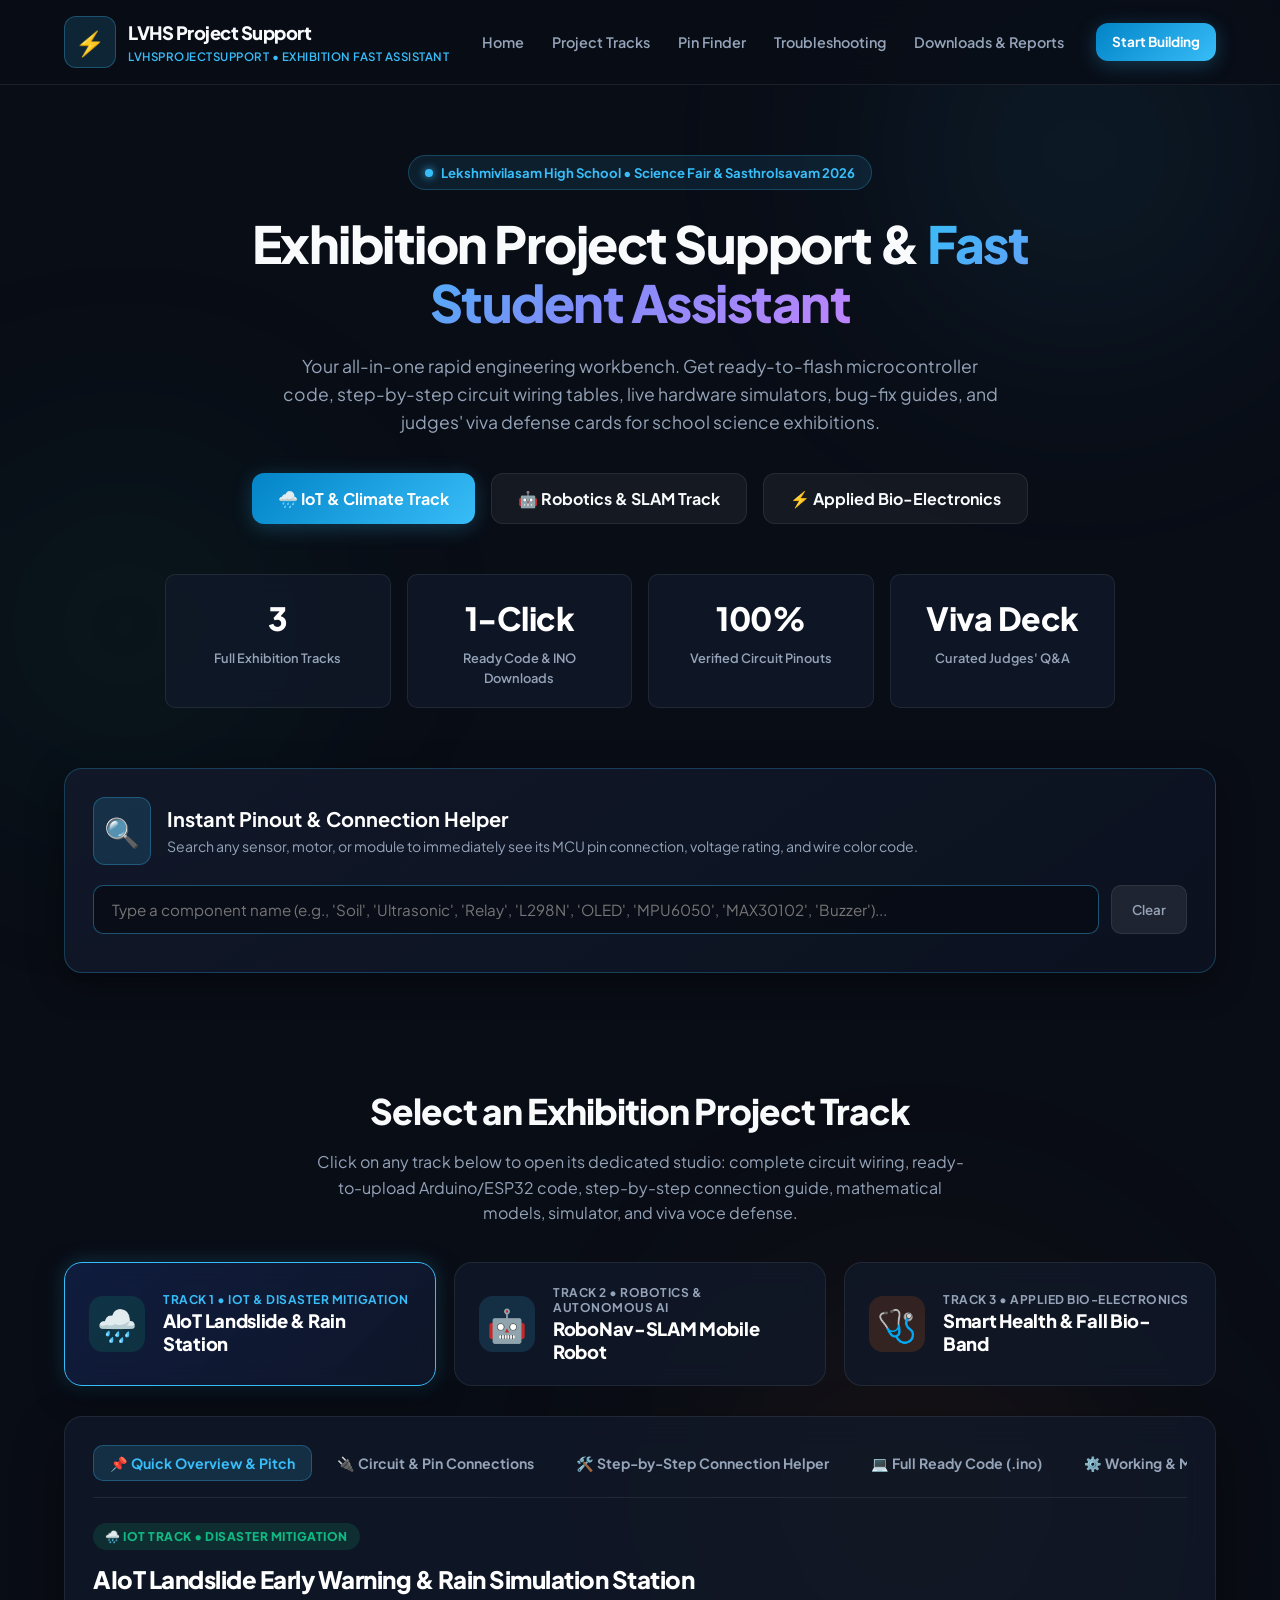
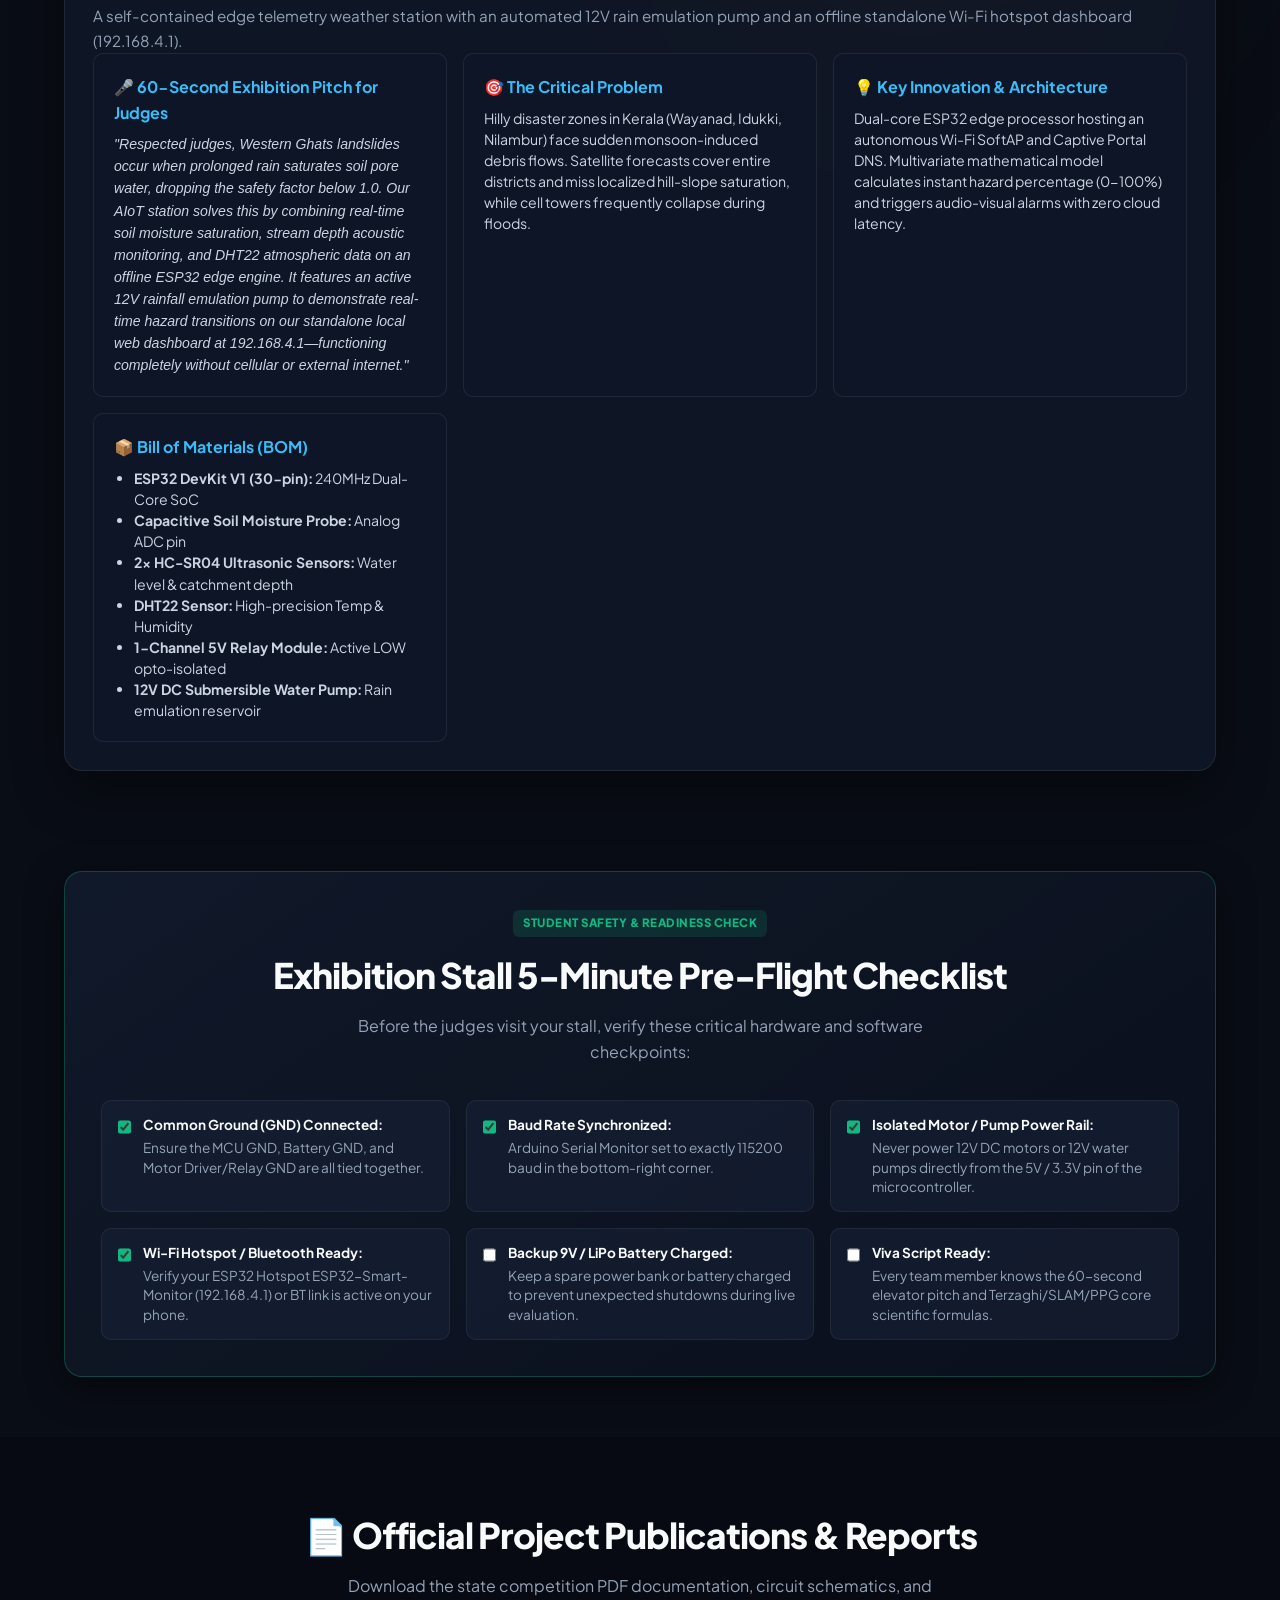
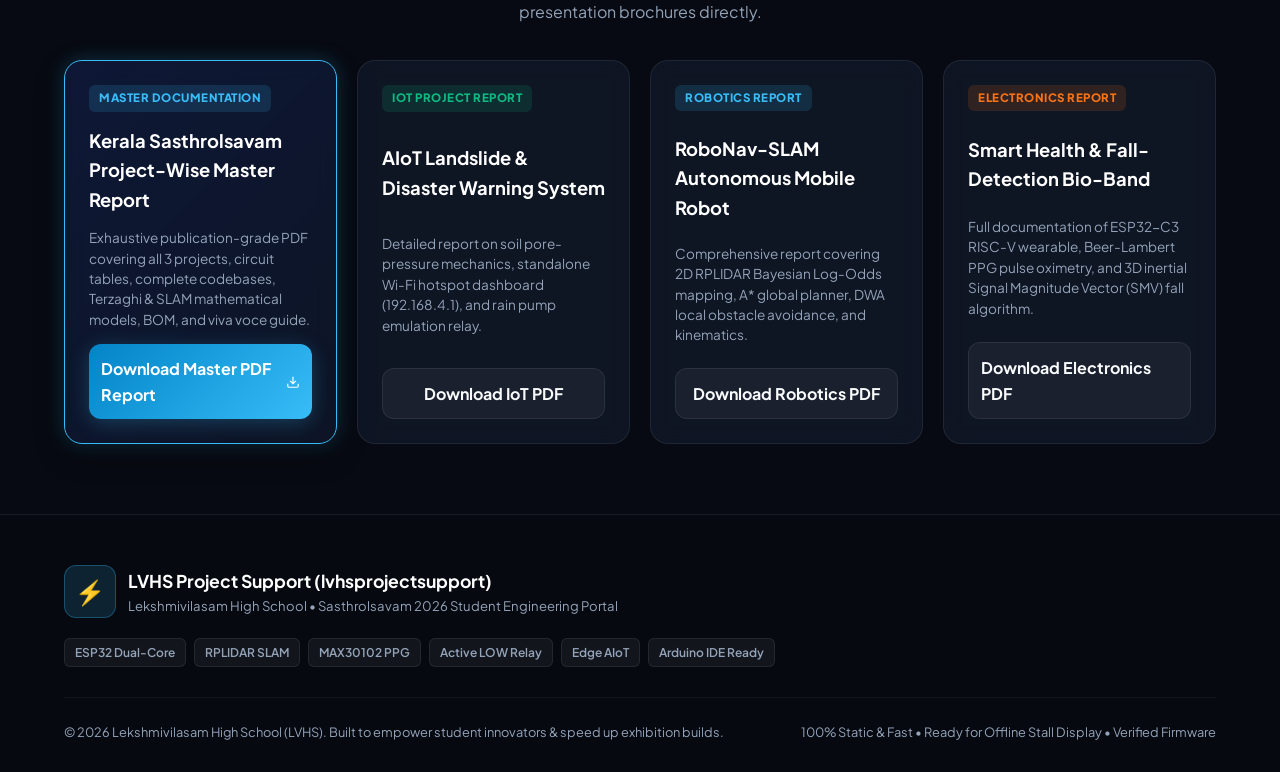
==== commit 0003d49a: "fix(deployment): rename public to reports so vercel deploys root index.html" ====
--- a/index.html
+++ b/index.html
@@ -233,7 +233,7 @@
           <div class="doc-badge">Master Documentation</div>
           <h3>Kerala Sasthrolsavam Project-Wise Master Report</h3>
           <p>Exhaustive publication-grade PDF covering all 3 projects, circuit tables, complete codebases, Terzaghi & SLAM mathematical models, BOM, and viva voce guide.</p>
-          <a href="public/Kerala_Sasthrolsavam_Projectwise_Master_Report.pdf" download class="btn btn-primary btn-block">
+          <a href="reports/Kerala_Sasthrolsavam_Projectwise_Master_Report.pdf" download class="btn btn-primary btn-block">
             <span>Download Master PDF Report</span>
             <svg width="18" height="18" viewBox="0 0 24 24" fill="none" stroke="currentColor" stroke-width="2"><path d="M21 15v4a2 2 0 0 1-2 2H5a2 2 0 0 1-2-2v-4M7 10l5 5 5-5M12 15V3"/></svg>
           </a>
@@ -243,7 +243,7 @@
           <div class="doc-badge green">IoT Project Report</div>
           <h3>AIoT Landslide & Disaster Warning System</h3>
           <p>Detailed report on soil pore-pressure mechanics, standalone Wi-Fi hotspot dashboard (192.168.4.1), and rain pump emulation relay.</p>
-          <a href="public/Landslide_Alert_System_Sasthramela_Report.pdf" download class="btn btn-secondary btn-block">
+          <a href="reports/Landslide_Alert_System_Sasthramela_Report.pdf" download class="btn btn-secondary btn-block">
             <span>Download IoT PDF</span>
           </a>
         </div>
@@ -252,7 +252,7 @@
           <div class="doc-badge blue">Robotics Report</div>
           <h3>RoboNav-SLAM Autonomous Mobile Robot</h3>
           <p>Comprehensive report covering 2D RPLIDAR Bayesian Log-Odds mapping, A* global planner, DWA local obstacle avoidance, and kinematics.</p>
-          <a href="public/RoboNav_SLAM_Sasthramela_Report.pdf" download class="btn btn-secondary btn-block">
+          <a href="reports/RoboNav_SLAM_Sasthramela_Report.pdf" download class="btn btn-secondary btn-block">
             <span>Download Robotics PDF</span>
           </a>
         </div>
@@ -261,7 +261,7 @@
           <div class="doc-badge orange">Electronics Report</div>
           <h3>Smart Health & Fall-Detection Bio-Band</h3>
           <p>Full documentation of ESP32-C3 RISC-V wearable, Beer-Lambert PPG pulse oximetry, and 3D inertial Signal Magnitude Vector (SMV) fall algorithm.</p>
-          <a href="public/Health_Monitor_Band_Sasthramela_Report.pdf" download class="btn btn-secondary btn-block">
+          <a href="reports/Health_Monitor_Band_Sasthramela_Report.pdf" download class="btn btn-secondary btn-block">
             <span>Download Electronics PDF</span>
           </a>
         </div>
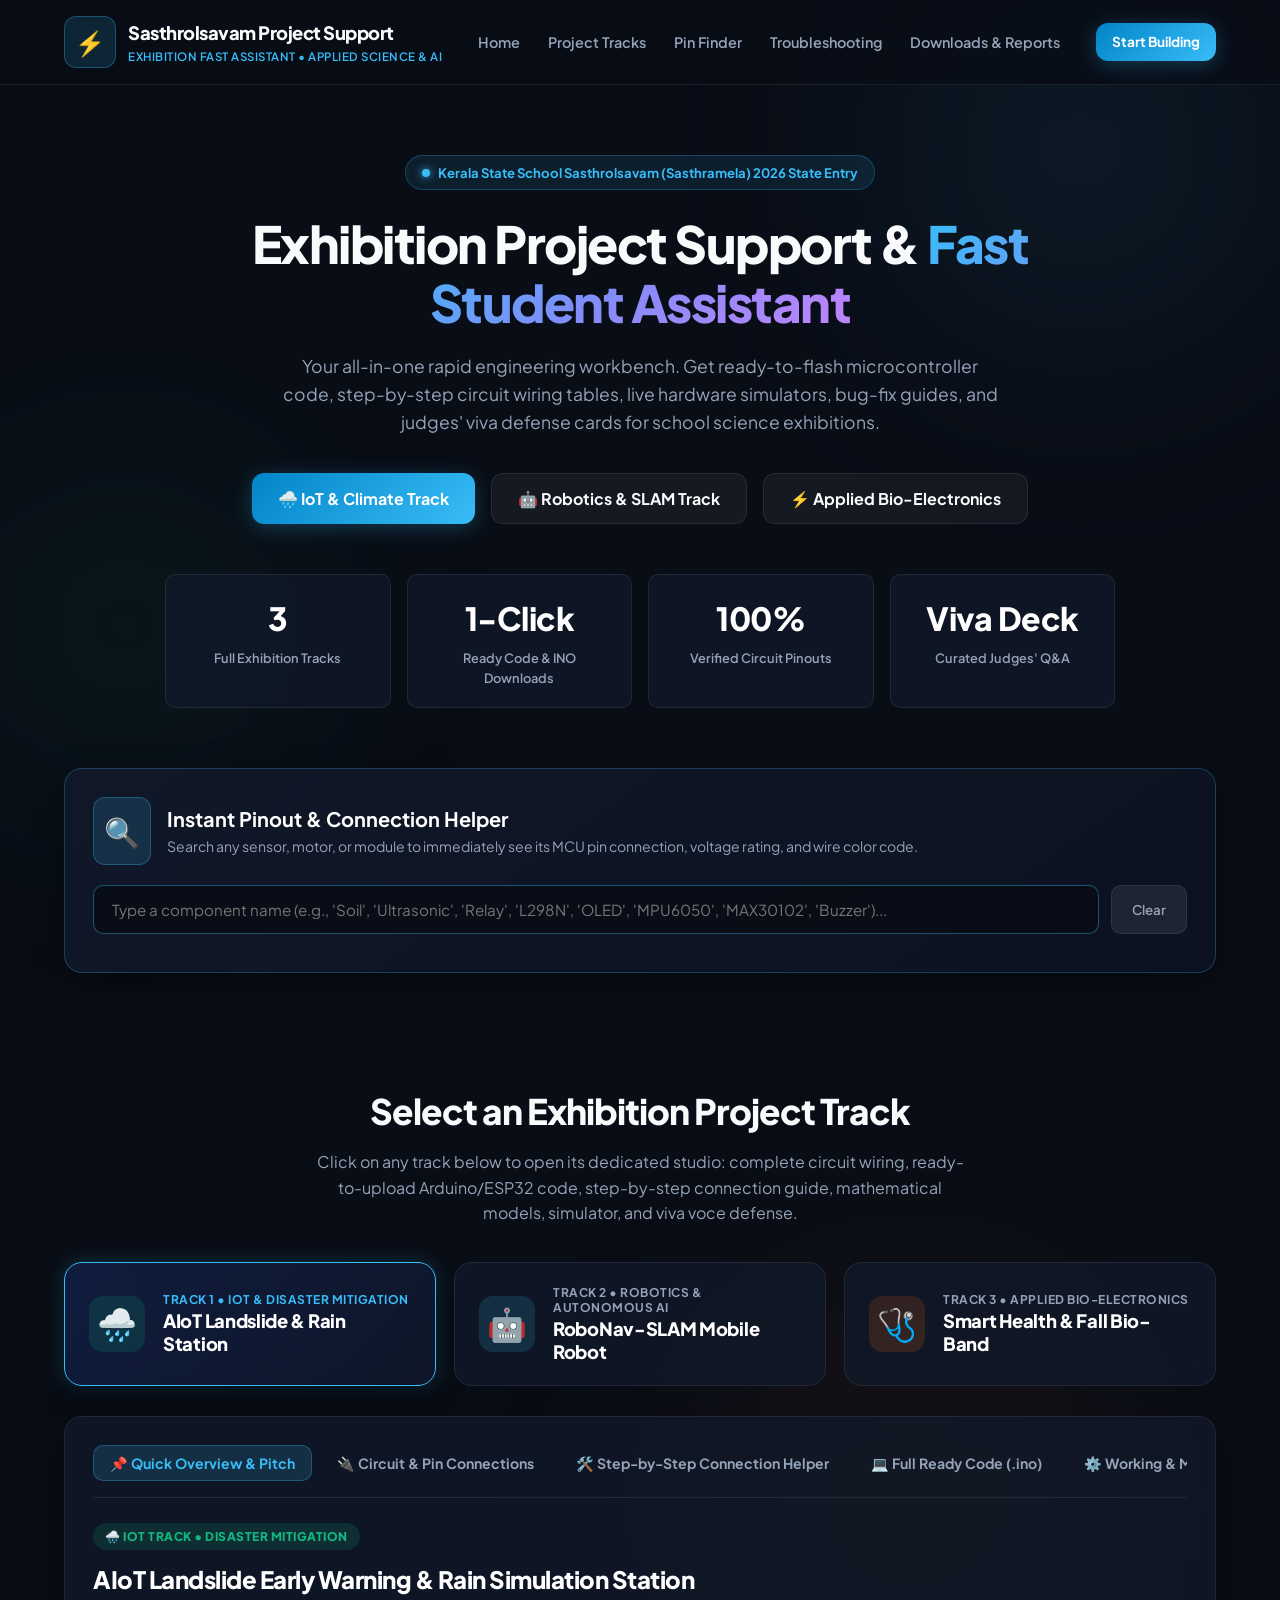
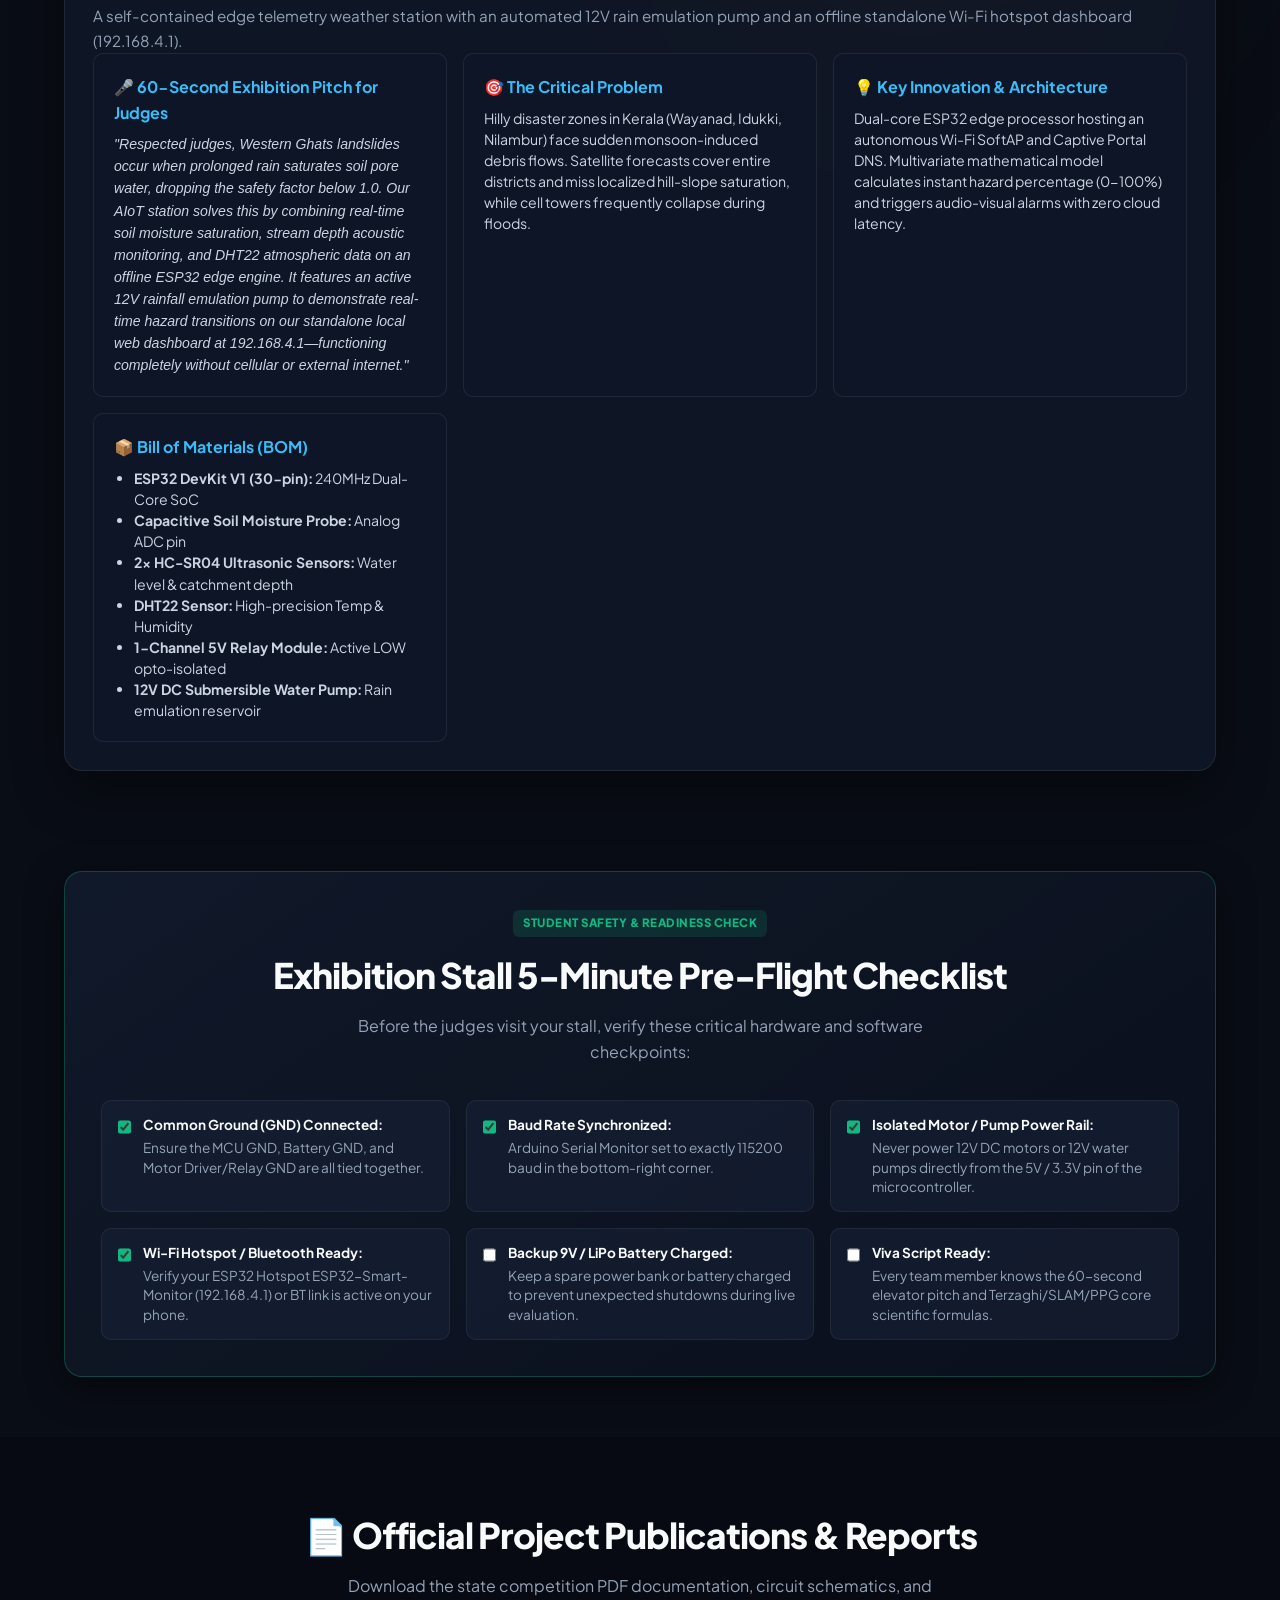
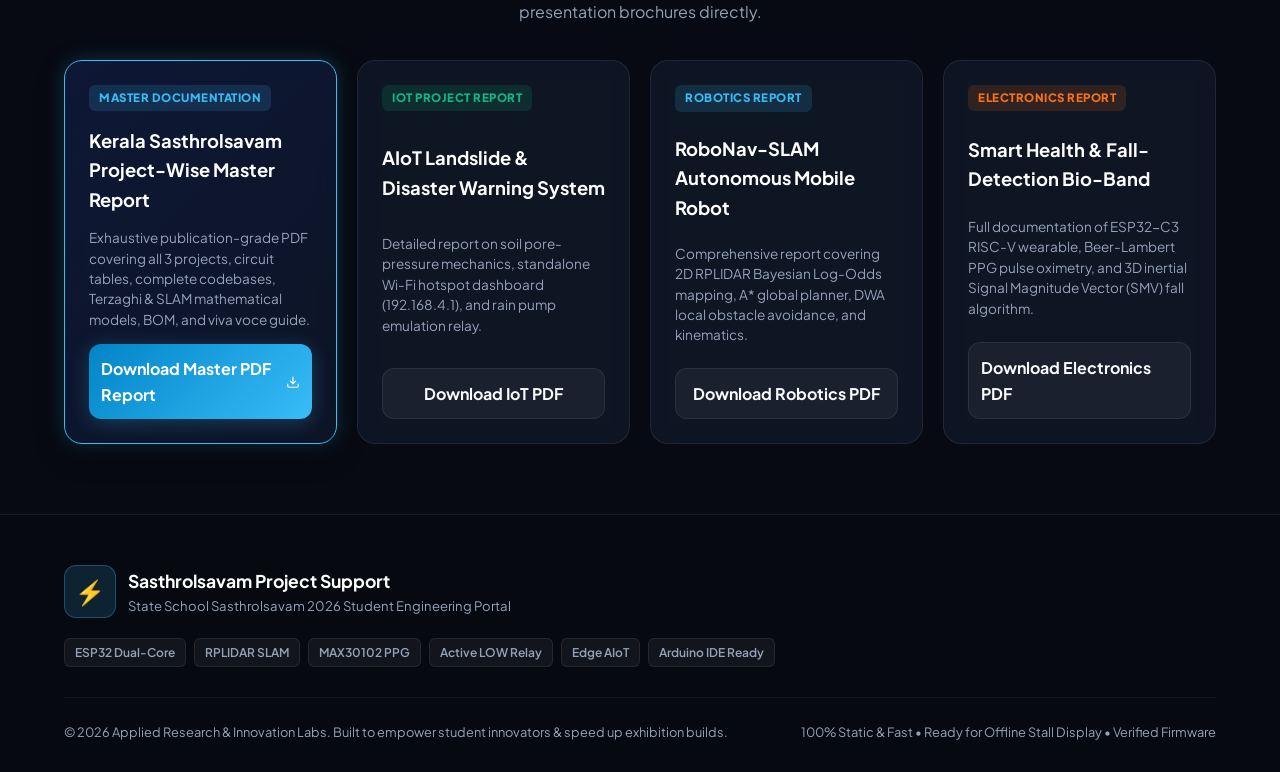
==== commit 8c5a28ea: "refactor: remove all school name references across UI, firmware, simulators, and reports" ====
--- a/index.html
+++ b/index.html
@@ -3,8 +3,8 @@
 <head>
   <meta charset="UTF-8">
   <meta name="viewport" content="width=device-width, initial-scale=1.0">
-  <title>LVHS Project Support | Fast Exhibition Assistant for IoT, Robotics & Electronics</title>
-  <meta name="description" content="Official student project support portal for Lekshmivilasam High School - Complete guides, circuit pinouts, ready-to-upload code, troubleshooting, and viva defense for IoT, Robotics, and Electronics exhibition projects.">
+  <title>Sasthrolsavam Project Support | Applied Innovation Hub for IoT, Robotics & Electronics</title>
+  <meta name="description" content="Official project support & exhibition assistant portal - Complete guides, circuit pinouts, ready-to-upload code, troubleshooting, and viva defense for IoT, Robotics, and Electronics exhibition projects.">
   <link rel="stylesheet" href="style.css">
   <link rel="preconnect" href="https://fonts.googleapis.com">
   <link rel="preconnect" href="https://fonts.gstatic.com" crossorigin>
@@ -22,8 +22,8 @@
       <div class="nav-brand" onclick="window.scrollTo({top: 0, behavior: 'smooth'})" style="cursor: pointer;">
         <span class="brand-logo">⚡</span>
         <div class="brand-text">
-          <span class="brand-name">LVHS Project Support</span>
-          <span class="brand-tag">lvhsprojectsupport &bull; Exhibition Fast Assistant</span>
+          <span class="brand-name">Sasthrolsavam Project Support</span>
+          <span class="brand-tag">Exhibition Fast Assistant &bull; Applied Science & AI</span>
         </div>
       </div>
       <div class="nav-links">
@@ -44,7 +44,7 @@
     <div class="hero-container">
       <div class="badge-pill">
         <span class="badge-dot"></span>
-        <span>Lekshmivilasam High School &bull; Science Fair & Sasthrolsavam 2026</span>
+        <span>Kerala State School Sasthrolsavam (Sasthramela) 2026 State Entry</span>
       </div>
       <h1 class="hero-title">
         Exhibition Project Support & <span class="gradient-text">Fast Student Assistant</span>
@@ -276,8 +276,8 @@
         <div class="footer-brand">
           <span class="brand-logo">⚡</span>
           <div>
-            <h3>LVHS Project Support (lvhsprojectsupport)</h3>
-            <p>Lekshmivilasam High School &bull; Sasthrolsavam 2026 Student Engineering Portal</p>
+            <h3>Sasthrolsavam Project Support</h3>
+            <p>State School Sasthrolsavam 2026 Student Engineering Portal</p>
           </div>
         </div>
         <div class="footer-tags">
@@ -290,7 +290,7 @@
         </div>
       </div>
       <div class="footer-bottom">
-        <p>&copy; 2026 Lekshmivilasam High School (LVHS). Built to empower student innovators & speed up exhibition builds.</p>
+        <p>&copy; 2026 Applied Research & Innovation Labs. Built to empower student innovators & speed up exhibition builds.</p>
         <p>100% Static & Fast &bull; Ready for Offline Stall Display &bull; Verified Firmware</p>
       </div>
     </div>
